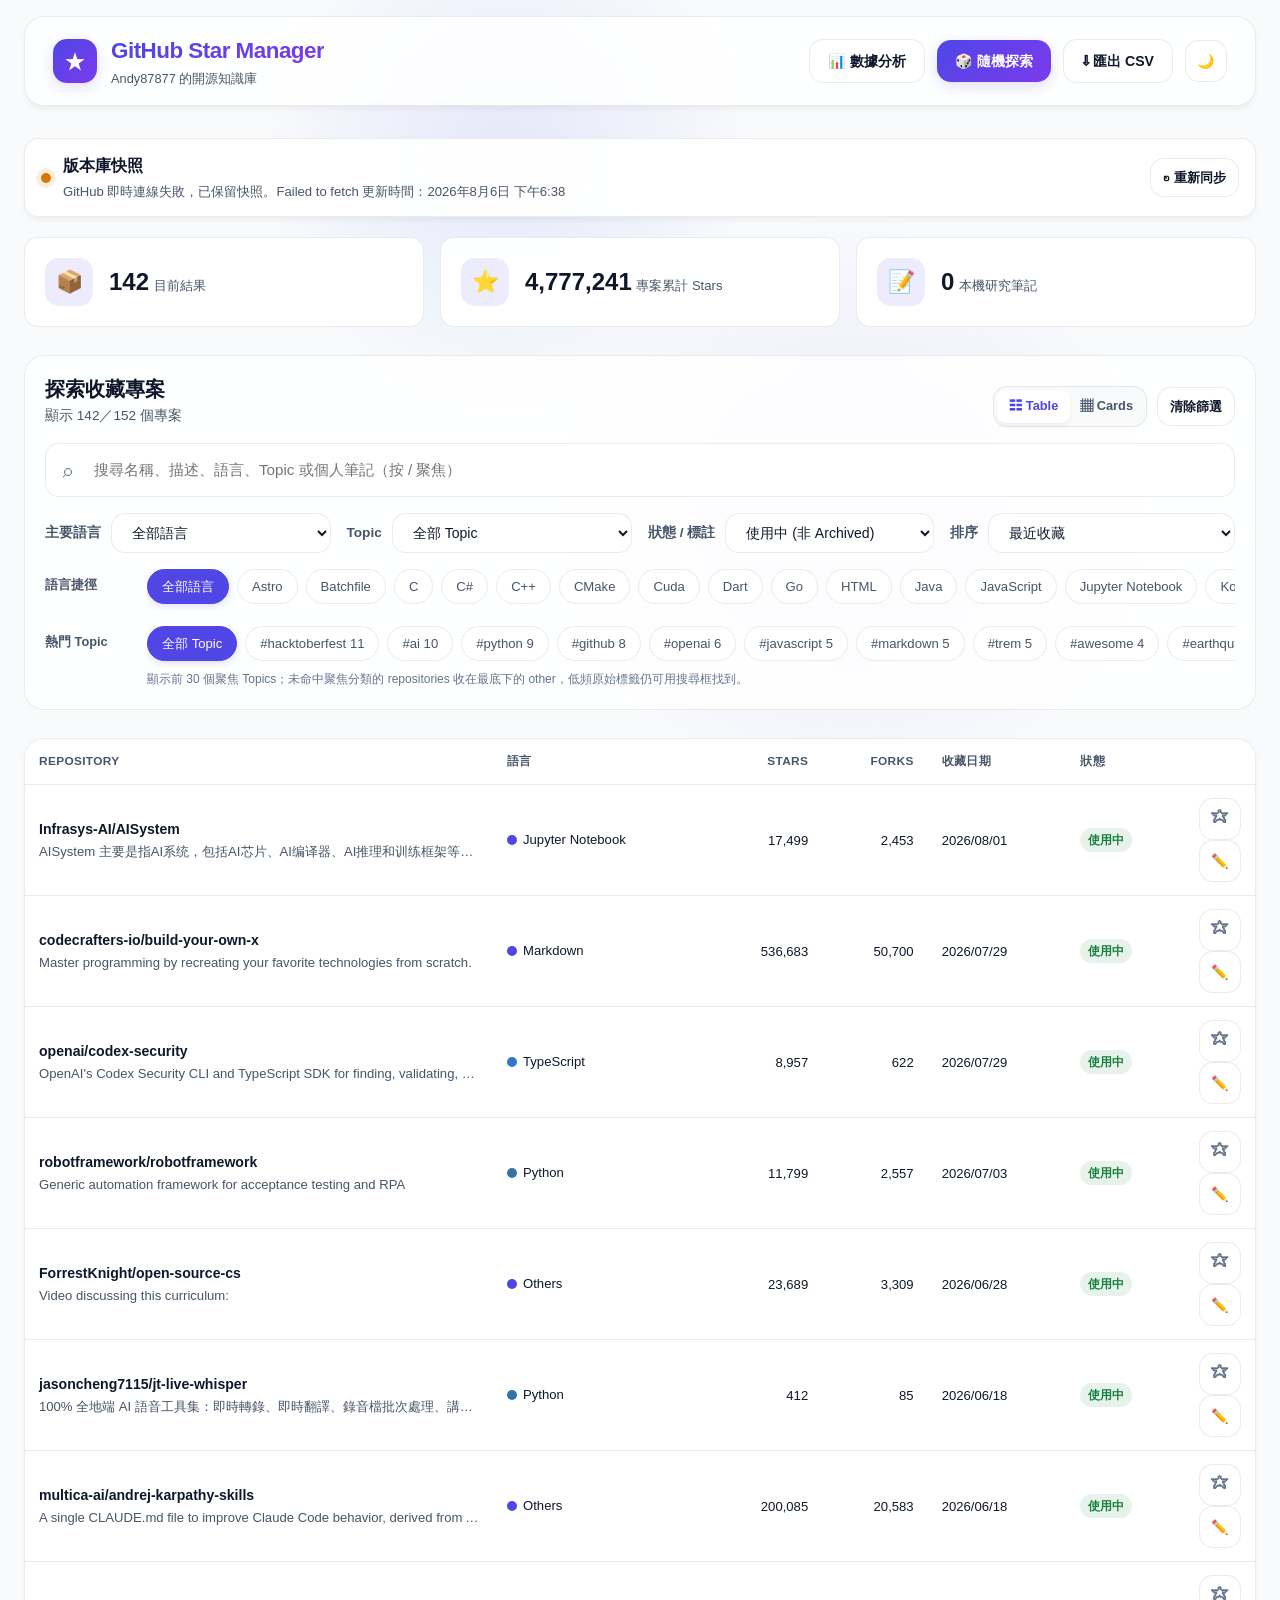
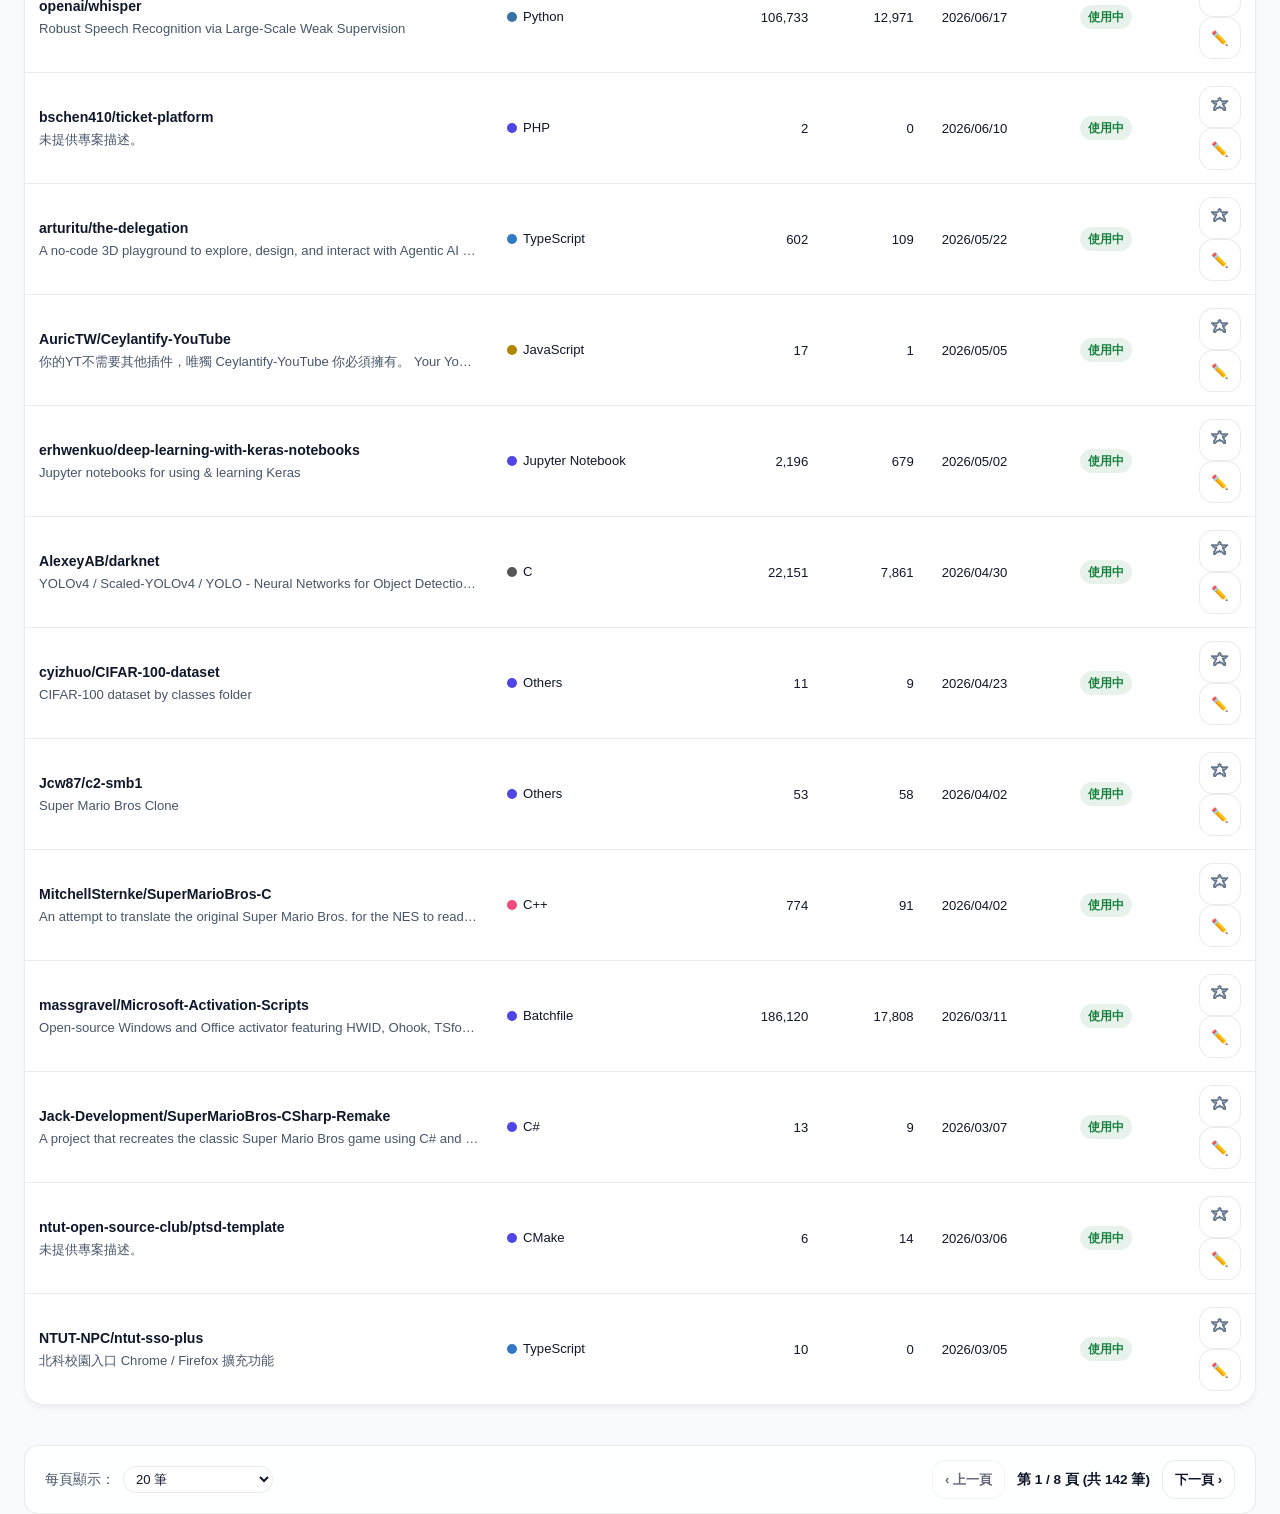
==== web/index.html @ 7c47978e "feat: implement GitHub Star ETL sync controller and add comprehensive Robot acceptance tests" ====
<!doctype html>
<html lang="zh-TW" data-theme="light">
<head>
  <meta charset="utf-8">
  <meta name="viewport" content="width=device-width, initial-scale=1">
  <meta name="color-scheme" content="light dark">
  <title>Andy87877 GitHub Star Manager</title>
  <meta name="description" content="即時搜尋與整理 Andy87877 的公開 GitHub Stars，支援語言、Topic、封存狀態、排序、研究筆記與 CSV 匯出。">
  <link rel="stylesheet" href="css/style.css">
</head>
<body>
  <a class="skip-link" href="#repositories">跳至專案清單</a>
  <div class="bg-glow-1" aria-hidden="true"></div>
  <div class="bg-glow-2" aria-hidden="true"></div>

  <div class="container">
    <header class="navbar">
      <a class="brand" href="https://github.com/Andy87877?tab=stars"
         target="_blank" rel="noopener noreferrer" aria-label="前往 Andy87877 的 GitHub Stars">
        <span class="brand-icon" aria-hidden="true">★</span>
        <span class="brand-title">
          <strong>GitHub Star Manager</strong>
          <small>Andy87877 的開源知識庫</small>
        </span>
      </a>
      <nav class="nav-actions" aria-label="收藏庫工具">
        <button id="analyticsBtn" type="button" class="btn">📊 數據分析</button>
        <button id="randomBtn" type="button" class="btn btn-primary">🎲 隨機探索</button>
        <button id="exportCsvBtn" type="button" class="btn">⇩ 匯出 CSV</button>
        <button id="themeToggleBtn" type="button" class="btn btn-icon-only"
                aria-label="切換為深色主題">🌙</button>
      </nav>
    </header>

    <section id="dataStatus" class="data-status" data-state="loading"
             aria-live="polite" aria-atomic="true">
      <span class="status-dot" aria-hidden="true"></span>
      <div>
        <strong id="dataStatusTitle">資料載入中</strong>
        <p id="dataStatusDetail">正在讀取版本庫快照…</p>
      </div>
      <button id="refreshDataBtn" type="button" class="btn btn-compact">同步中…</button>
    </section>

    <section class="stats-banner" aria-label="收藏庫統計">
      <div class="stat-card">
        <span class="stat-icon" aria-hidden="true">📦</span>
        <div class="stat-info">
          <strong id="totalReposCount" class="stat-value">0</strong>
          <span class="stat-label">目前結果</span>
        </div>
      </div>
      <div class="stat-card">
        <span class="stat-icon" aria-hidden="true">⭐</span>
        <div class="stat-info">
          <strong id="totalStarsCount" class="stat-value">0</strong>
          <span class="stat-label">專案累計 Stars</span>
        </div>
      </div>
      <div class="stat-card">
        <span class="stat-icon" aria-hidden="true">📝</span>
        <div class="stat-info">
          <strong id="totalNotesCount" class="stat-value">0</strong>
          <span class="stat-label">本機研究筆記</span>
        </div>
      </div>
    </section>

    <section class="toolbar" aria-labelledby="filterHeading">
      <div class="toolbar-heading">
        <div>
          <h1 id="filterHeading">探索收藏專案</h1>
          <p id="resultsSummary" aria-live="polite">正在整理專案…</p>
        </div>
        <div class="toolbar-actions">
          <div id="viewModeToggle" class="view-toggle" role="group"
               aria-label="專案顯示方式">
            <button id="tableViewBtn" type="button" class="view-toggle-btn active"
                    data-view-mode="table" aria-pressed="true">☷ Table</button>
            <button id="cardsViewBtn" type="button" class="view-toggle-btn"
                    data-view-mode="cards" aria-pressed="false">▦ Cards</button>
          </div>
          <button id="clearFiltersBtn" type="button" class="btn btn-compact">清除篩選</button>
        </div>
      </div>

      <label class="search-box" for="searchInput">
        <span class="search-icon" aria-hidden="true">⌕</span>
        <span class="sr-only">搜尋收藏專案</span>
        <input id="searchInput" class="search-input" type="search"
               placeholder="搜尋名稱、描述、語言、Topic 或個人筆記（按 / 聚焦）"
               autocomplete="off" spellcheck="false">
      </label>

      <div class="filter-controls">
        <label class="filter-group">
          <span class="filter-label">主要語言</span>
          <select id="languageSelect" class="select-custom">
            <option value="all">全部語言</option>
          </select>
        </label>
        <label class="filter-group">
          <span class="filter-label">Topic</span>
          <select id="topicSelect" class="select-custom">
            <option value="all">全部 Topic</option>
          </select>
        </label>
        <label class="filter-group">
          <span class="filter-label">狀態 / 標註</span>
          <select id="archiveSelect" class="select-custom">
            <option value="active">使用中 (非 Archived)</option>
            <option value="all">全部專案</option>
            <option value="favorites">⭐ 僅限最愛</option>
            <option value="notes">📝 僅有筆記</option>
            <option value="archived">僅限 Archived</option>
          </select>
        </label>
        <label class="filter-group">
          <span class="filter-label">排序</span>
          <select id="sortSelect" class="select-custom">
            <option value="starred-desc">最近收藏</option>
            <option value="updated-desc">最近更新</option>
            <option value="stars-desc">Stars 由高到低</option>
            <option value="stars-asc">Stars 由低到高</option>
            <option value="name-asc">名稱 A–Z</option>
          </select>
        </label>
      </div>

      <div class="chip-group">
        <span class="chip-label">語言捷徑</span>
        <div id="languageChips" class="chips-container" aria-label="語言快速篩選"></div>
      </div>
      <div class="chip-group">
        <span class="chip-label">熱門 Topic</span>
        <div>
          <div id="topicChips" class="chips-container" aria-label="Topic 快速篩選"></div>
          <p class="topic-policy-note">顯示前 30 個聚焦 Topics；未命中聚焦分類的 repositories 收在最底下的 other，低頻原始標籤仍可用搜尋框找到。</p>
        </div>
      </div>
    </section>

    <main id="repositories">
      <div id="repoGrid" class="repo-grid" aria-live="polite"></div>
      <section id="emptyState" class="empty-state" hidden>
        <span aria-hidden="true">⌕</span>
        <h2>找不到符合條件的專案</h2>
        <p>縮短關鍵字、改選其他分類，或按「清除篩選」重新開始。</p>
      </section>

      <div id="paginationBar" class="pagination-bar" hidden>
        <div class="pagination-size">
          <label for="pageSizeSelect">每頁顯示：</label>
          <select id="pageSizeSelect" class="select-custom select-sm">
            <option value="20">20 筆</option>
            <option value="50">50 筆</option>
            <option value="100">100 筆</option>
            <option value="all">全部 (All)</option>
          </select>
        </div>
        <div class="pagination-controls">
          <button id="prevPageBtn" type="button" class="btn btn-compact" disabled>‹ 上一頁</button>
          <span id="pageIndicator" class="page-indicator">第 1 / 1 頁</span>
          <button id="nextPageBtn" type="button" class="btn btn-compact" disabled>下一頁 ›</button>
        </div>
      </div>
    </main>
  </div>

  <div id="noteModal" class="modal-overlay" aria-hidden="true">
    <section class="modal-content" role="dialog" aria-modal="true"
             aria-labelledby="noteModalTitle" aria-describedby="noteModalDescription">
      <header class="modal-header">
        <div>
          <h2 id="noteModalTitle">編輯研究筆記</h2>
          <p id="noteModalDescription">筆記只儲存在目前的瀏覽器，不會上傳 GitHub。</p>
        </div>
        <button id="closeNoteModalBtn" type="button" class="close-btn"
                aria-label="關閉筆記視窗">×</button>
      </header>
      <p class="note-repository">專案：<strong id="noteRepoName"></strong></p>
      <label for="noteTextarea">筆記內容</label>
      <textarea id="noteTextarea" class="textarea-custom"
                placeholder="記下用途、研究心得或下一步…"></textarea>
      <footer class="modal-actions">
        <span>Ctrl／⌘ + Enter 儲存</span>
        <button id="saveNoteBtn" type="button" class="btn btn-primary">儲存筆記</button>
      </footer>
    </section>
  </div>

  <div id="analyticsModal" class="modal-overlay" aria-hidden="true">
    <section class="modal-content modal-large" role="dialog" aria-modal="true"
             aria-labelledby="analyticsModalTitle">
      <header class="modal-header">
        <div>
          <h2 id="analyticsModalTitle">📊 Star 知識庫數據分析</h2>
          <p>實時計算語言分佈、Topic 覆蓋與收藏統計</p>
        </div>
        <button id="closeAnalyticsModalBtn" type="button" class="close-btn"
                aria-label="關閉數據分析視窗">×</button>
      </header>
      <div id="analyticsModalBody" class="analytics-body"></div>
    </section>
  </div>

  <div id="toastContainer" class="toast-container"
       aria-live="polite" aria-atomic="false"></div>
  <script type="module" src="js/app.js"></script>
</body>
</html>
---- web/css/style.css ----
/* ==========================================================================
   GitHub Star Manager - Modern Glassmorphism Design System
   Default: Light Theme (亮色模式) & Traditional Chinese UI
   ========================================================================== */

:root {
  /* Default Color Palette - Light Theme (亮色模式預設) */
  --bg-primary: #f8fafc;
  --bg-secondary: #ffffff;
  --bg-glass: rgba(255, 255, 255, 0.85);
  --bg-glass-card: rgba(255, 255, 255, 0.95);
  --bg-glass-hover: rgba(241, 245, 249, 1);

  --accent-primary: #4f46e5;
  --accent-primary-gradient: linear-gradient(135deg, #4f46e5 0%, #7c3aed 100%);
  --accent-secondary: #0891b2;
  --accent-glow: rgba(79, 70, 229, 0.18);

  --border-color: rgba(0, 0, 0, 0.08);
  --border-hover: rgba(79, 70, 229, 0.35);

  --text-primary: #0f172a;
  --text-secondary: #475569;
  --text-muted: #64748b;

  --badge-bg: rgba(79, 70, 229, 0.1);
  --badge-text: #4f46e5;

  --shadow-sm: 0 4px 6px -1px rgba(0, 0, 0, 0.05);
  --shadow-lg: 0 10px 25px -5px rgba(0, 0, 0, 0.08), 0 8px 10px -6px rgba(0, 0, 0, 0.04);

  --radius-sm: 8px;
  --radius-md: 14px;
  --radius-lg: 20px;
  --radius-pill: 9999px;

  --transition-fast: 0.2s cubic-bezier(0.4, 0, 0.2, 1);
  --transition-normal: 0.3s cubic-bezier(0.4, 0, 0.2, 1);
}

/* Dark Theme Overrides */
[data-theme="dark"] {
  --bg-primary: #0a0d14;
  --bg-secondary: #121824;
  --bg-glass: rgba(18, 24, 36, 0.75);
  --bg-glass-card: rgba(22, 30, 46, 0.65);
  --bg-glass-hover: rgba(30, 41, 64, 0.85);

  --accent-primary: #6366f1;
  --accent-primary-gradient: linear-gradient(135deg, #6366f1 0%, #8b5cf6 100%);
  --accent-secondary: #06b6d4;
  --accent-glow: rgba(99, 102, 241, 0.25);

  --border-color: rgba(255, 255, 255, 0.1);
  --border-hover: rgba(99, 102, 241, 0.4);

  --text-primary: #f8fafc;
  --text-secondary: #94a3b8;
  --text-muted: #64748b;

  --badge-bg: rgba(99, 102, 241, 0.15);
  --badge-text: #818cf8;

  --shadow-sm: 0 4px 6px -1px rgba(0, 0, 0, 0.2);
  --shadow-lg: 0 10px 25px -5px rgba(0, 0, 0, 0.4), 0 8px 10px -6px rgba(0, 0, 0, 0.4);
}

/* Reset & Base Styles */
* {
  box-sizing: border-box;
  margin: 0;
  padding: 0;
}

body {
  font-family: Inter, ui-sans-serif, -apple-system, BlinkMacSystemFont, "Segoe UI", "Noto Sans TC", sans-serif;
  background-color: var(--bg-primary);
  color: var(--text-primary);
  min-height: 100vh;
  line-height: 1.6;
  overflow-x: hidden;
  transition: background-color var(--transition-normal), color var(--transition-normal);
}

button,
input,
select,
textarea {
  font: inherit;
}

button:disabled {
  cursor: wait;
  opacity: 0.65;
}

:focus-visible {
  outline: 3px solid var(--accent-primary);
  outline-offset: 3px;
}

.skip-link {
  position: fixed;
  top: 8px;
  left: 8px;
  z-index: 3000;
  padding: 10px 14px;
  border-radius: var(--radius-sm);
  background: var(--accent-primary);
  color: #fff;
  transform: translateY(-150%);
}

.skip-link:focus {
  transform: translateY(0);
}

.sr-only {
  position: absolute;
  width: 1px;
  height: 1px;
  padding: 0;
  margin: -1px;
  overflow: hidden;
  clip: rect(0, 0, 0, 0);
  white-space: nowrap;
  border: 0;
}

/* App Background Blur Circles */
.bg-glow-1 {
  position: fixed;
  top: -10%;
  left: 20%;
  width: 500px;
  height: 500px;
  background: radial-gradient(circle, rgba(99, 102, 241, 0.12) 0%, rgba(0,0,0,0) 70%);
  border-radius: 50%;
  z-index: -1;
  pointer-events: none;
}

.bg-glow-2 {
  position: fixed;
  bottom: 10%;
  right: 10%;
  width: 600px;
  height: 600px;
  background: radial-gradient(circle, rgba(139, 92, 246, 0.10) 0%, rgba(0,0,0,0) 70%);
  border-radius: 50%;
  z-index: -1;
  pointer-events: none;
}

/* Container */
.container {
  max-width: 1320px;
  margin: 0 auto;
  padding: 0 24px;
}

/* Header & Glass Navbar */
.navbar {
  position: sticky;
  top: 16px;
  z-index: 100;
  margin-top: 16px;
  margin-bottom: 32px;
  background: var(--bg-glass);
  backdrop-filter: blur(16px);
  -webkit-backdrop-filter: blur(16px);
  border: 1px solid var(--border-color);
  border-radius: var(--radius-lg);
  padding: 16px 28px;
  box-shadow: var(--shadow-sm);
  display: flex;
  justify-content: space-between;
  align-items: center;
}

.brand {
  display: flex;
  align-items: center;
  gap: 14px;
  color: inherit;
  text-decoration: none;
}

.brand-icon {
  width: 44px;
  height: 44px;
  background: var(--accent-primary-gradient);
  border-radius: var(--radius-md);
  display: flex;
  align-items: center;
  justify-content: center;
  color: #fff;
  font-size: 22px;
  box-shadow: 0 4px 14px var(--accent-glow);
}

.brand-title {
  display: flex;
  flex-direction: column;
}

.brand-title strong {
  font-size: 1.4rem;
  font-weight: 700;
  letter-spacing: -0.5px;
  background: var(--accent-primary-gradient);
  -webkit-background-clip: text;
  -webkit-text-fill-color: transparent;
}

.brand-title small {
  font-size: 0.8rem;
  color: var(--text-secondary);
}

.nav-actions {
  display: flex;
  align-items: center;
  gap: 12px;
}

/* Action Buttons */
.btn {
  padding: 10px 18px;
  border-radius: var(--radius-md);
  font-family: inherit;
  font-weight: 600;
  font-size: 0.88rem;
  cursor: pointer;
  border: 1px solid var(--border-color);
  background: var(--bg-glass-card);
  color: var(--text-primary);
  display: inline-flex;
  align-items: center;
  gap: 8px;
  transition: all var(--transition-fast);
}

.btn:hover {
  background: var(--bg-glass-hover);
  border-color: var(--border-hover);
  transform: translateY(-2px);
}

.btn-primary {
  background: var(--accent-primary-gradient);
  color: #ffffff;
  border: none;
  box-shadow: 0 4px 14px var(--accent-glow);
}

.btn-primary:hover {
  opacity: 0.95;
  box-shadow: 0 6px 20px var(--accent-glow);
  transform: translateY(-2px);
}

.btn-compact {
  padding: 8px 12px;
  font-size: 0.82rem;
}

.btn-icon-only {
  width: 42px;
  height: 42px;
  padding: 0;
  justify-content: center;
  border-radius: var(--radius-md);
}

/* Stats Counter Grid */
.stats-banner {
  display: grid;
  grid-template-columns: repeat(auto-fit, minmax(200px, 1fr));
  gap: 16px;
  margin-bottom: 28px;
}

.data-status {
  display: grid;
  grid-template-columns: auto 1fr auto;
  gap: 12px;
  align-items: center;
  margin-bottom: 20px;
  padding: 14px 16px;
  border: 1px solid var(--border-color);
  border-radius: var(--radius-md);
  background: var(--bg-glass-card);
  box-shadow: var(--shadow-sm);
}

.data-status p {
  margin-top: 2px;
  color: var(--text-secondary);
  font-size: 0.82rem;
}

.status-dot {
  width: 10px;
  height: 10px;
  border-radius: 50%;
  background: #d97706;
  box-shadow: 0 0 0 5px rgba(217, 119, 6, 0.12);
}

.data-status[data-state="live"] .status-dot {
  background: #15803d;
  box-shadow: 0 0 0 5px rgba(21, 128, 61, 0.12);
}

.data-status[data-state="error"] .status-dot {
  background: #b91c1c;
  box-shadow: 0 0 0 5px rgba(185, 28, 28, 0.12);
}

.stat-card {
  background: var(--bg-glass-card);
  backdrop-filter: blur(12px);
  border: 1px solid var(--border-color);
  border-radius: var(--radius-md);
  padding: 20px;
  display: flex;
  align-items: center;
  gap: 16px;
  transition: transform var(--transition-fast);
}

.stat-card:hover {
  transform: translateY(-3px);
  border-color: var(--border-hover);
}

.stat-icon {
  width: 48px;
  height: 48px;
  border-radius: var(--radius-md);
  background: rgba(79, 70, 229, 0.1);
  color: var(--accent-primary);
  display: flex;
  align-items: center;
  justify-content: center;
  font-size: 22px;
}

.stat-info .stat-value {
  font-family: 'Outfit', sans-serif;
  font-size: 1.5rem;
  font-weight: 700;
  color: var(--text-primary);
}

.stat-info .stat-label {
  font-size: 0.82rem;
  color: var(--text-secondary);
}

/* Search & Filter Toolbar */
.toolbar {
  background: var(--bg-glass);
  backdrop-filter: blur(16px);
  border: 1px solid var(--border-color);
  border-radius: var(--radius-lg);
  padding: 20px;
  margin-bottom: 28px;
  display: flex;
  flex-direction: column;
  gap: 16px;
}

.toolbar-heading {
  display: flex;
  justify-content: space-between;
  align-items: flex-end;
  gap: 16px;
}

.toolbar-heading h1 {
  font-size: 1.25rem;
  line-height: 1.3;
}

.toolbar-heading p {
  color: var(--text-secondary);
  font-size: 0.85rem;
  margin-top: 3px;
}

.toolbar-actions {
  display: flex;
  align-items: center;
  gap: 10px;
}

.view-toggle {
  display: inline-grid;
  grid-template-columns: 1fr 1fr;
  padding: 3px;
  border: 1px solid var(--border-color);
  border-radius: var(--radius-md);
  background: var(--bg-primary);
}

.view-toggle-btn {
  padding: 6px 10px;
  border: 0;
  border-radius: 9px;
  background: transparent;
  color: var(--text-secondary);
  cursor: pointer;
  font-size: 0.8rem;
  font-weight: 700;
}

.view-toggle-btn.active {
  background: var(--bg-secondary);
  color: var(--accent-primary);
  box-shadow: var(--shadow-sm);
}

.search-box {
  position: relative;
  width: 100%;
}

.search-icon {
  position: absolute;
  left: 18px;
  top: 50%;
  transform: translateY(-50%);
  color: var(--text-muted);
  font-size: 18px;
}

.search-input {
  width: 100%;
  padding: 14px 18px 14px 48px;
  background: var(--bg-glass-card);
  border: 1px solid var(--border-color);
  border-radius: var(--radius-md);
  color: var(--text-primary);
  font-family: inherit;
  font-size: 0.95rem;
  outline: none;
  transition: all var(--transition-fast);
}

.search-input:focus {
  border-color: var(--accent-primary);
  box-shadow: 0 0 0 3px var(--accent-glow);
}

.filter-controls {
  display: flex;
  flex-wrap: wrap;
  gap: 16px;
  align-items: center;
  justify-content: space-between;
}

.filter-group {
  display: flex;
  align-items: center;
  gap: 10px;
  flex-wrap: wrap;
  flex: 1 1 180px;
}

.filter-label {
  font-size: 0.85rem;
  font-weight: 600;
  color: var(--text-secondary);
}

.select-custom {
  padding: 10px 16px;
  background: var(--bg-glass-card);
  border: 1px solid var(--border-color);
  border-radius: var(--radius-md);
  color: var(--text-primary);
  font-family: inherit;
  font-size: 0.88rem;
  outline: none;
  cursor: pointer;
  min-width: 150px;
  flex: 1;
}

.select-custom:focus {
  border-color: var(--accent-primary);
}

/* Category & Topic Chips */
.chips-container {
  display: flex;
  gap: 8px;
  overflow-x: auto;
  padding-bottom: 6px;
  scrollbar-width: thin;
}

.chip-group {
  display: grid;
  grid-template-columns: 90px minmax(0, 1fr);
  align-items: start;
  gap: 12px;
  min-width: 0;
}

.chip-group > * {
  min-width: 0;
}

.chip-label {
  padding-top: 6px;
  color: var(--text-secondary);
  font-size: 0.8rem;
  font-weight: 700;
}

.topic-policy-note {
  margin-top: 3px;
  color: var(--text-muted);
  font-size: 0.75rem;
}

.chip {
  padding: 6px 14px;
  border-radius: var(--radius-pill);
  background: var(--bg-glass-card);
  border: 1px solid var(--border-color);
  font-size: 0.82rem;
  color: var(--text-secondary);
  cursor: pointer;
  white-space: nowrap;
  transition: all var(--transition-fast);
}

.chip:hover, .chip.active {
  background: var(--accent-primary);
  color: #ffffff;
  border-color: var(--accent-primary);
  box-shadow: 0 2px 8px var(--accent-glow);
}

/* Repo Cards Grid */
.repo-grid {
  display: grid;
  grid-template-columns: repeat(auto-fill, minmax(360px, 1fr));
  gap: 22px;
  margin-bottom: 40px;
}

.repo-card {
  background: var(--bg-glass-card);
  backdrop-filter: blur(12px);
  border: 1px solid var(--border-color);
  border-radius: var(--radius-lg);
  padding: 24px;
  display: flex;
  flex-direction: column;
  justify-content: space-between;
  position: relative;
  overflow: hidden;
  transition: all var(--transition-normal);
}

.repo-card:hover {
  transform: translateY(-5px);
  border-color: var(--border-hover);
  box-shadow: var(--shadow-lg);
}

.repo-header {
  display: flex;
  justify-content: space-between;
  align-items: flex-start;
  margin-bottom: 12px;
}

.repo-title {
  font-size: 1.15rem;
  font-weight: 600;
  word-break: break-word;
}

.repo-card.is-archived {
  opacity: 0.82;
}

/* Table view */
.table-shell {
  width: 100%;
  margin-bottom: 40px;
  overflow-x: auto;
  border: 1px solid var(--border-color);
  border-radius: var(--radius-lg);
  background: var(--bg-glass-card);
  box-shadow: var(--shadow-sm);
}

.repo-table {
  width: 100%;
  min-width: 930px;
  border-collapse: separate;
  border-spacing: 0;
  font-size: 0.82rem;
}

.repo-table th,
.repo-table td {
  padding: 13px 14px;
  border-bottom: 1px solid var(--border-color);
  text-align: left;
  vertical-align: middle;
}

.repo-table thead th {
  position: sticky;
  top: 0;
  z-index: 2;
  background: var(--bg-secondary);
  color: var(--text-secondary);
  font-size: 0.74rem;
  letter-spacing: 0.03em;
  text-transform: uppercase;
}

.repo-table tbody tr:last-child > * {
  border-bottom: 0;
}

.repo-table tbody tr:hover > * {
  background: var(--bg-glass-hover);
}

.repo-table tbody tr.is-archived {
  opacity: 0.72;
}

.repo-cell {
  width: 38%;
  min-width: 280px;
  font-weight: 400;
}

.repo-cell > a {
  display: block;
  color: var(--text-primary);
  font-size: 0.88rem;
  font-weight: 700;
  text-decoration: none;
}

.repo-cell > a:hover {
  color: var(--accent-primary);
  text-decoration: underline;
}

.repo-cell > span,
.repo-cell > small {
  display: block;
  max-width: 440px;
  overflow: hidden;
  color: var(--text-secondary);
  text-overflow: ellipsis;
  white-space: nowrap;
}

.repo-cell > small {
  margin-top: 3px;
  color: var(--accent-primary);
}

.language-cell {
  display: inline-flex;
  align-items: center;
  gap: 6px;
  white-space: nowrap;
}

.numeric-cell {
  text-align: right !important;
  font-variant-numeric: tabular-nums;
}

.status-badge {
  display: inline-flex;
  padding: 3px 8px;
  border-radius: var(--radius-pill);
  background: rgba(21, 128, 61, 0.1);
  color: #15803d;
  font-size: 0.72rem;
  font-weight: 700;
  white-space: nowrap;
}

.status-badge.archived {
  background: rgba(100, 116, 139, 0.12);
  color: var(--text-secondary);
}

.action-cell {
  width: 58px;
  text-align: center !important;
}

.archive-badge {
  display: inline-block;
  margin: -4px 0 10px;
  padding: 2px 8px;
  border: 1px solid var(--border-color);
  border-radius: var(--radius-pill);
  color: var(--text-secondary);
  font-size: 0.72rem;
}

.repo-title a {
  color: var(--text-primary);
  text-decoration: none;
  transition: color var(--transition-fast);
}

.repo-title a:hover {
  color: var(--accent-primary);
}

.repo-description {
  font-size: 0.88rem;
  color: var(--text-secondary);
  margin-bottom: 16px;
  display: -webkit-box;
  -webkit-line-clamp: 3;
  -webkit-box-orient: vertical;
  overflow: hidden;
  min-height: 4.2em;
}

.repo-tags {
  display: flex;
  flex-wrap: wrap;
  gap: 6px;
  margin-bottom: 18px;
}

.topic-tag {
  padding: 4px 10px;
  border-radius: var(--radius-sm);
  background: rgba(79, 70, 229, 0.08);
  font-size: 0.75rem;
  color: var(--accent-primary);
  font-family: ui-monospace, "Cascadia Code", Consolas, monospace;
}

.repo-note-box {
  background: rgba(79, 70, 229, 0.08);
  border-left: 3px solid var(--accent-primary);
  padding: 8px 12px;
  border-radius: 4px;
  font-size: 0.8rem;
  color: var(--text-primary);
  margin-bottom: 16px;
  display: flex;
  justify-content: space-between;
  align-items: center;
}

.repo-footer {
  display: flex;
  align-items: center;
  justify-content: space-between;
  padding-top: 14px;
  border-top: 1px solid var(--border-color);
  font-size: 0.82rem;
  color: var(--text-muted);
}

.meta-stats {
  display: flex;
  align-items: center;
  gap: 14px;
}

.meta-item {
  display: flex;
  align-items: center;
  gap: 4px;
}

.lang-indicator {
  display: inline-block;
  width: 10px;
  height: 10px;
  border-radius: 50%;
  background: var(--language-color, var(--accent-primary));
}

.empty-state {
  margin: 20px 0 60px;
  padding: 56px 20px;
  border: 1px dashed var(--border-color);
  border-radius: var(--radius-lg);
  text-align: center;
  color: var(--text-secondary);
}

.empty-state[hidden] {
  display: none;
}

.empty-state > span {
  display: block;
  font-size: 3rem;
  line-height: 1;
  margin-bottom: 12px;
}

.empty-state h2 {
  color: var(--text-primary);
  font-size: 1.25rem;
  margin-bottom: 6px;
}

/* Modals */
.modal-overlay {
  position: fixed;
  top: 0;
  left: 0;
  width: 100vw;
  height: 100vh;
  background: rgba(0, 0, 0, 0.5);
  backdrop-filter: blur(8px);
  z-index: 1000;
  display: flex;
  align-items: center;
  justify-content: center;
  opacity: 0;
  pointer-events: none;
  transition: opacity var(--transition-normal);
}

.modal-overlay.active {
  opacity: 1;
  pointer-events: auto;
}

.modal-content {
  background: var(--bg-secondary);
  border: 1px solid var(--border-color);
  border-radius: var(--radius-lg);
  width: 90%;
  max-width: 520px;
  padding: 28px;
  box-shadow: var(--shadow-lg);
  transform: translateY(20px);
  transition: transform var(--transition-normal);
}

.modal-overlay.active .modal-content {
  transform: translateY(0);
}

.modal-header {
  display: flex;
  justify-content: space-between;
  align-items: center;
  margin-bottom: 18px;
}

.modal-header h3 {
  font-family: 'Outfit', sans-serif;
  font-size: 1.25rem;
}

.modal-header h2 {
  font-size: 1.25rem;
}

.modal-header p,
.note-repository,
.modal-actions {
  color: var(--text-secondary);
  font-size: 0.82rem;
}

.close-btn {
  background: none;
  border: none;
  color: var(--text-muted);
  font-size: 20px;
  cursor: pointer;
}

.textarea-custom {
  width: 100%;
  min-height: 120px;
  padding: 12px;
  background: var(--bg-primary);
  border: 1px solid var(--border-color);
  border-radius: var(--radius-md);
  color: var(--text-primary);
  font-family: inherit;
  font-size: 0.9rem;
  outline: none;
  resize: vertical;
  margin-bottom: 18px;
}

.textarea-custom:focus {
  border-color: var(--accent-primary);
  box-shadow: 0 0 0 3px var(--accent-glow);
}

.modal-actions {
  display: flex;
  justify-content: space-between;
  align-items: center;
  gap: 12px;
}

.modal-open {
  overflow: hidden;
}

/* Toast Alerts */
.toast-container {
  position: fixed;
  bottom: 24px;
  right: 24px;
  z-index: 2000;
  display: flex;
  flex-direction: column;
  gap: 10px;
}

.toast {
  background: var(--bg-glass-card);
  backdrop-filter: blur(16px);
  border: 1px solid var(--accent-primary);
  padding: 12px 20px;
  border-radius: var(--radius-md);
  box-shadow: var(--shadow-lg);
  color: var(--text-primary);
  font-size: 0.88rem;
  display: flex;
  align-items: center;
  gap: 10px;
  animation: slideIn 0.3s forwards, fadeOut 0.3s 2.7s forwards;
}

@keyframes slideIn {
  from { transform: translateX(100%); opacity: 0; }
  to { transform: translateX(0); opacity: 1; }
}

@keyframes fadeOut {
  from { opacity: 1; }
  to { opacity: 0; }
}

/* Responsive adjustments */
@media (max-width: 768px) {
  .container { padding: 0 14px; }
  .navbar {
    position: static;
    flex-direction: column;
    gap: 14px;
    align-items: stretch;
    padding: 15px;
  }
  .nav-actions {
    width: 100%;
    display: grid;
    grid-template-columns: 1fr 1fr auto;
  }
  .nav-actions .btn { justify-content: center; padding-inline: 10px; }
  .data-status { grid-template-columns: auto 1fr; }
  .data-status .btn { grid-column: 1 / -1; justify-content: center; }
  .stats-banner { grid-template-columns: 1fr; gap: 10px; }
  .stat-card { padding: 14px; }
  .filter-controls { display: grid; grid-template-columns: 1fr 1fr; }
  .toolbar-heading {
    align-items: stretch;
    flex-direction: column;
  }
  .toolbar-actions {
    justify-content: space-between;
  }
  .filter-group { display: block; }
  .filter-label { display: block; margin-bottom: 5px; }
  .select-custom { width: 100%; min-width: 0; }
  .chip-group { grid-template-columns: minmax(0, 1fr); gap: 4px; }
  .repo-grid { grid-template-columns: 1fr; gap: 14px; }
  .repo-card { padding: 18px; }
  .table-shell {
    border-radius: var(--radius-md);
  }
  .modal-content { width: calc(100% - 24px); padding: 20px; }
  .modal-actions { align-items: flex-end; }
  .toast-container { left: 14px; right: 14px; bottom: 14px; }
}

@media (max-width: 480px) {
  .brand-title strong { font-size: 1.15rem; }
  .brand-title small { font-size: 0.72rem; }
  .toolbar-heading { align-items: flex-start; }
  .filter-controls { grid-template-columns: 1fr; }
  .repo-footer { align-items: flex-start; gap: 10px; }
  .meta-stats { flex-direction: column; align-items: flex-end; gap: 2px; }
}

@media (prefers-reduced-motion: reduce) {
  *,
  *::before,
  *::after {
    scroll-behavior: auto !important;
    animation-duration: 0.01ms !important;
    animation-iteration-count: 1 !important;
    transition-duration: 0.01ms !important;
  }
}

/* Repo Actions & Favorites */
.repo-actions {
  display: flex;
  align-items: center;
  gap: 4px;
}

.toggle-fav-btn {
  font-size: 1.1rem;
  line-height: 1;
  color: var(--text-muted);
  transition: transform var(--transition-fast), color var(--transition-fast);
}

.toggle-fav-btn:hover {
  transform: scale(1.15);
  color: #f59e0b;
}

.toggle-fav-btn.active {
  color: #f59e0b;
  text-shadow: 0 0 6px rgba(245, 158, 11, 0.4);
}

.repo-card.is-favorite {
  border-color: rgba(245, 158, 11, 0.4);
  box-shadow: 0 4px 12px rgba(245, 158, 11, 0.08);
}

tr.is-favorite {
  background-color: rgba(245, 158, 11, 0.04);
}

/* Pagination Bar */
.pagination-bar {
  display: flex;
  justify-content: space-between;
  align-items: center;
  flex-wrap: wrap;
  gap: 16px;
  margin-top: 24px;
  padding: 14px 20px;
  background: var(--bg-glass);
  backdrop-filter: blur(12px);
  border: 1px solid var(--border-color);
  border-radius: var(--radius-md);
}

.pagination-size {
  display: flex;
  align-items: center;
  gap: 8px;
  font-size: 0.85rem;
  color: var(--text-secondary);
}

.pagination-controls {
  display: flex;
  align-items: center;
  gap: 12px;
}

.page-indicator {
  font-size: 0.85rem;
  font-weight: 600;
  color: var(--text-primary);
}

.select-sm {
  padding: 4px 8px;
  font-size: 0.82rem;
}

/* Analytics Modal Styles */
.modal-large {
  max-width: 800px;
  width: 92%;
  max-height: 88vh;
  overflow-y: auto;
}

.analytics-body {
  display: flex;
  flex-direction: column;
  gap: 24px;
  margin-top: 16px;
}

.analytics-summary-grid {
  display: grid;
  grid-template-columns: repeat(auto-fit, minmax(170px, 1fr));
  gap: 12px;
}

.analytics-card {
  display: flex;
  align-items: center;
  gap: 12px;
  padding: 14px 16px;
  background: var(--bg-glass-card);
  border: 1px solid var(--border-color);
  border-radius: var(--radius-md);
}

.analytics-card .stat-icon {
  font-size: 1.6rem;
}

.analytics-card .stat-info strong {
  display: block;
  font-size: 1.2rem;
  color: var(--text-primary);
}

.analytics-card .stat-info span {
  font-size: 0.78rem;
  color: var(--text-secondary);
}

.analytics-section h3 {
  font-size: 1.05rem;
  margin-bottom: 12px;
  color: var(--text-primary);
  border-bottom: 1px solid var(--border-color);
  padding-bottom: 6px;
}

.analytics-bars-container {
  display: flex;
  flex-direction: column;
  gap: 10px;
}

.analytics-row {
  display: flex;
  flex-direction: column;
  gap: 4px;
}

.analytics-row-label {
  display: flex;
  align-items: center;
  gap: 8px;
  font-size: 0.85rem;
}

.analytics-bar-track {
  width: 100%;
  height: 8px;
  background: var(--bg-primary);
  border-radius: 4px;
  overflow: hidden;
  border: 1px solid var(--border-color);
}

.analytics-bar-fill {
  height: 100%;
  border-radius: 4px;
  transition: width 0.4s ease;
}

.analytics-years-grid {
  display: flex;
  flex-wrap: wrap;
  gap: 10px;
}

.analytics-stat-pill {
  display: flex;
  flex-direction: column;
  align-items: center;
  padding: 8px 14px;
  background: var(--bg-glass-card);
  border: 1px solid var(--border-color);
  border-radius: var(--radius-md);
  min-width: 80px;
}

.pill-year {
  font-size: 0.75rem;
  color: var(--text-secondary);
}

.pill-count {
  font-size: 0.95rem;
  color: var(--accent-primary);
  font-weight: 700;
}
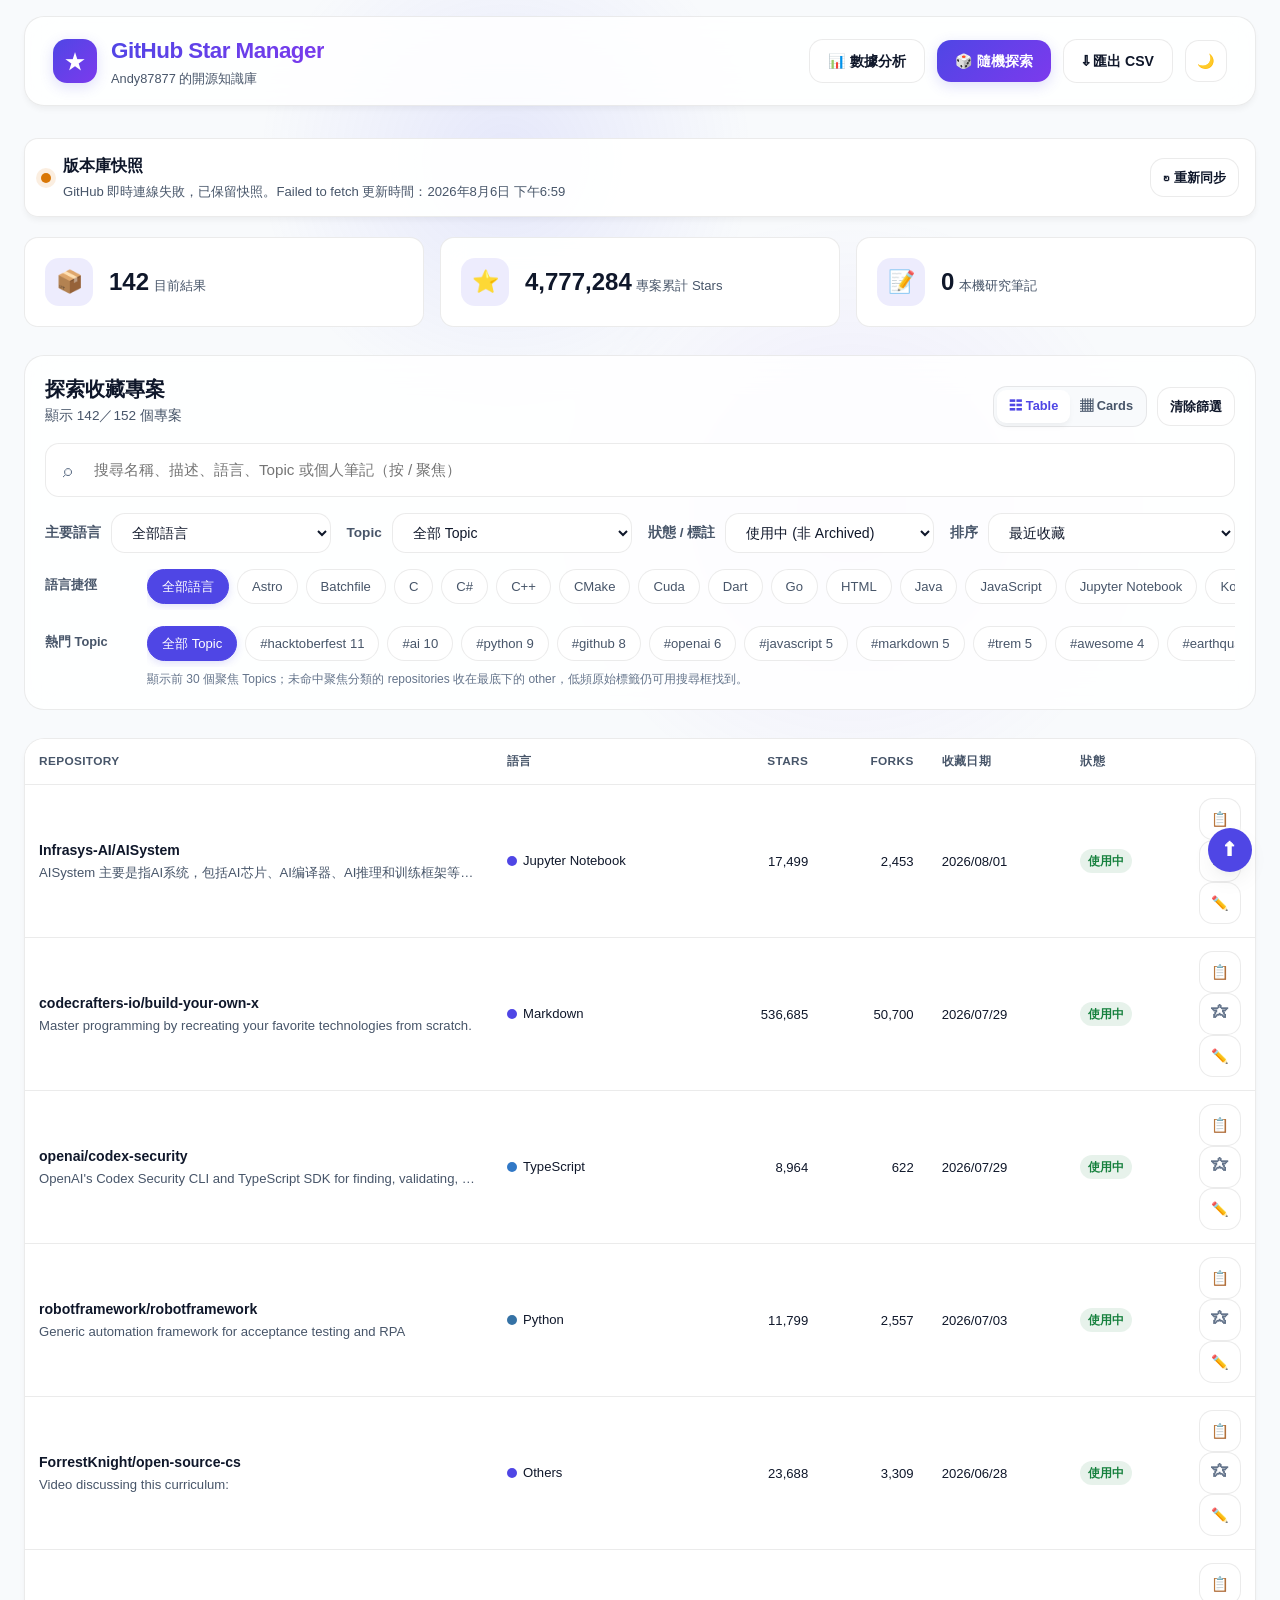
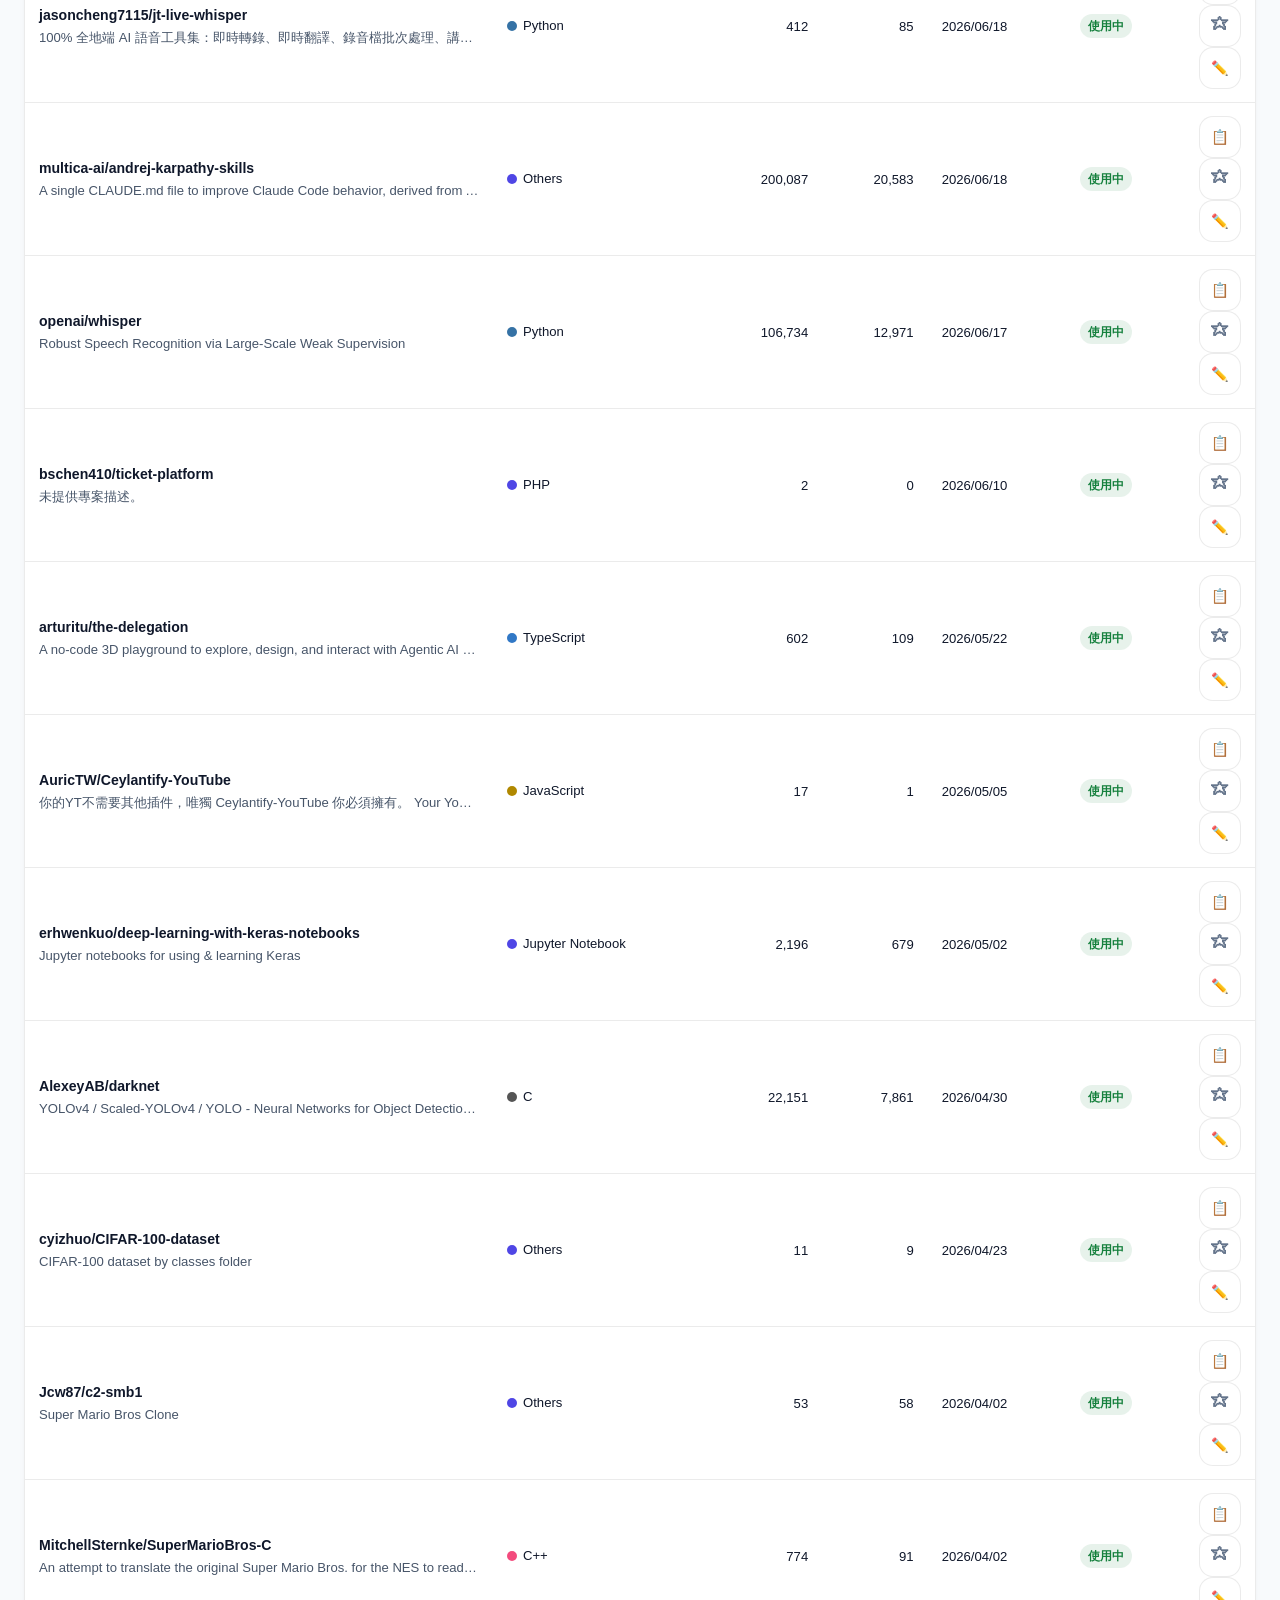
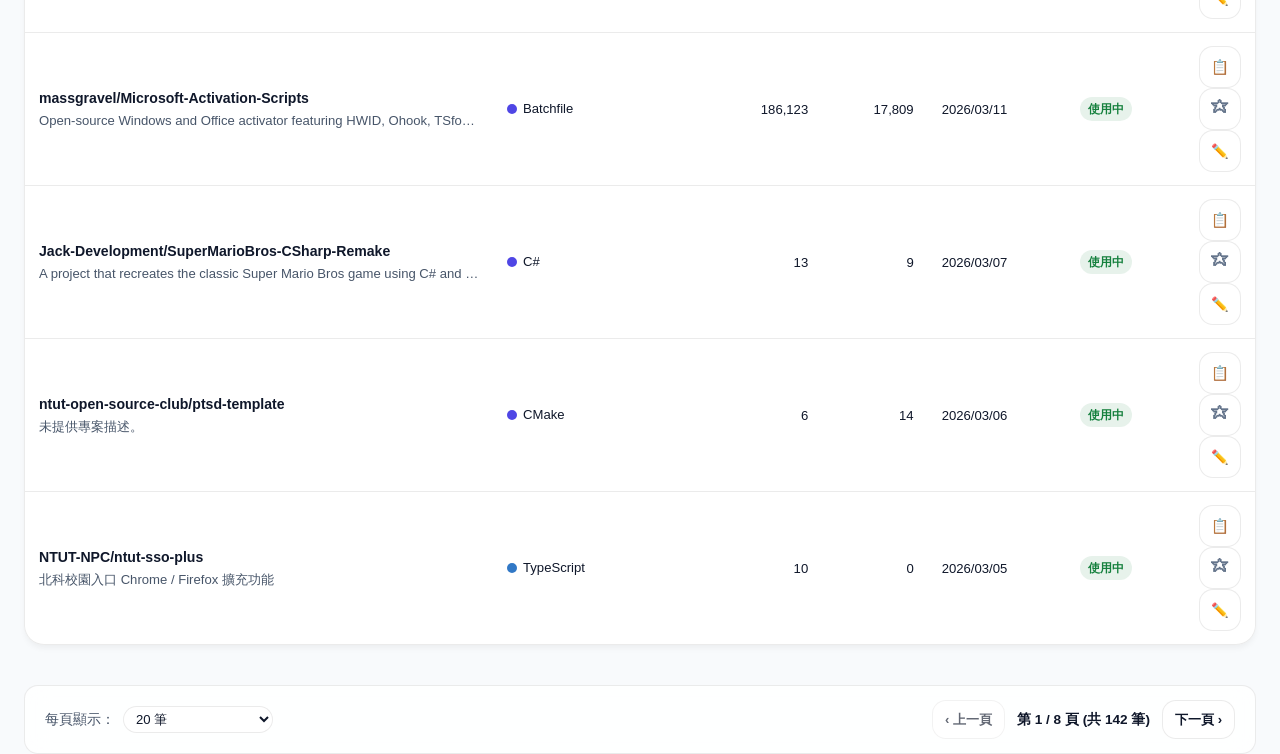
==== commit 85af25cb: "feat: implement frontend modular architecture with view modes, pagination, and data contract testing" ====
--- a/web/index.html
+++ b/web/index.html
@@ -206,6 +206,10 @@
 
   <div id="toastContainer" class="toast-container"
        aria-live="polite" aria-atomic="false"></div>
+
+  <button id="backToTopBtn" type="button" class="back-to-top-btn"
+          aria-label="回到頁面頂部" title="回到頂部" hidden>⬆</button>
+
   <script type="module" src="js/app.js"></script>
 </body>
 </html>
--- a/web/css/style.css
+++ b/web/css/style.css
@@ -1213,3 +1213,42 @@
   font-weight: 700;
 }
 
+/* Floating Back To Top Button */
+.back-to-top-btn {
+  position: fixed;
+  bottom: 28px;
+  right: 28px;
+  z-index: 1500;
+  width: 44px;
+  height: 44px;
+  border-radius: 50%;
+  background: var(--accent-primary);
+  color: #ffffff;
+  border: 0;
+  box-shadow: var(--shadow-lg);
+  font-size: 1.2rem;
+  font-weight: bold;
+  cursor: pointer;
+  display: flex;
+  align-items: center;
+  justify-content: center;
+  transition: transform var(--transition-fast), background-color var(--transition-fast);
+}
+
+.back-to-top-btn:hover {
+  transform: translateY(-4px) scale(1.08);
+  background: var(--accent-hover);
+}
+
+.copy-url-btn {
+  font-size: 0.9rem;
+  color: var(--text-secondary);
+  transition: transform var(--transition-fast), color var(--transition-fast);
+}
+
+.copy-url-btn:hover {
+  transform: scale(1.15);
+  color: var(--accent-primary);
+}
+
+
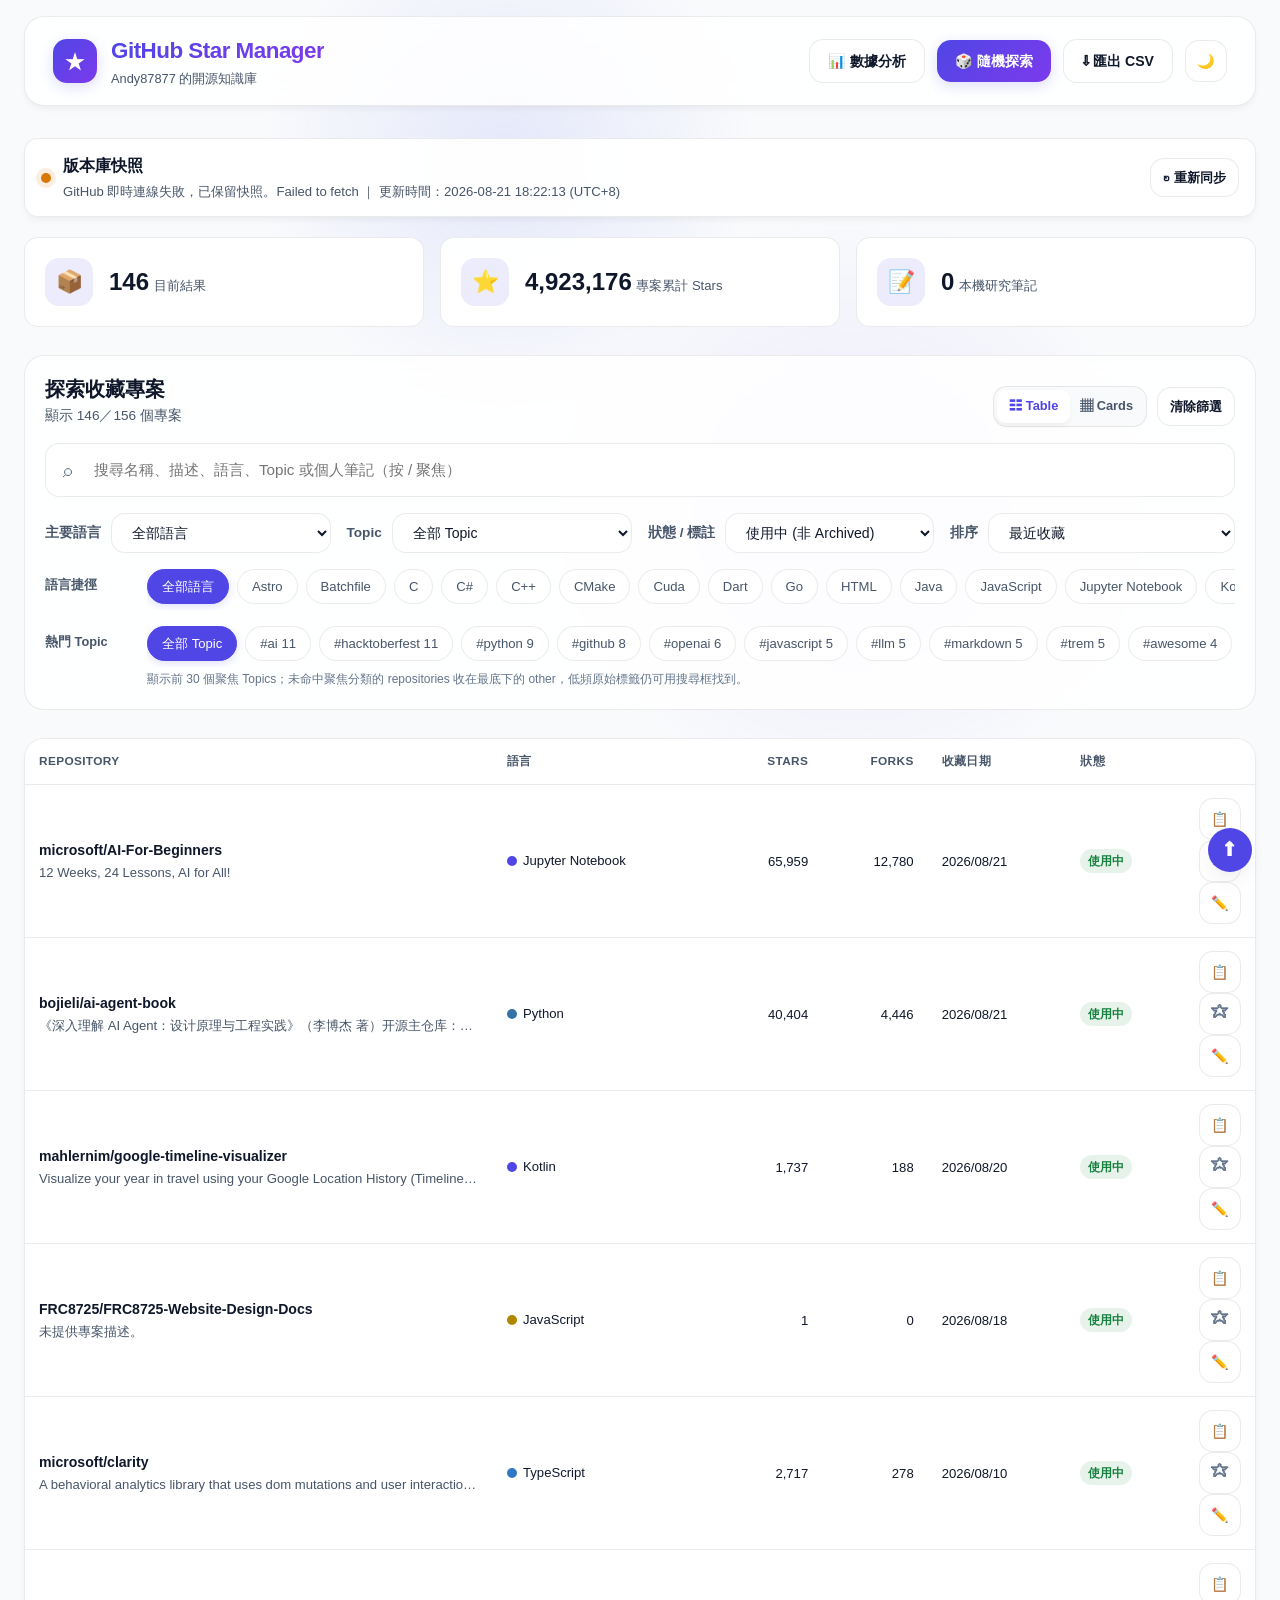
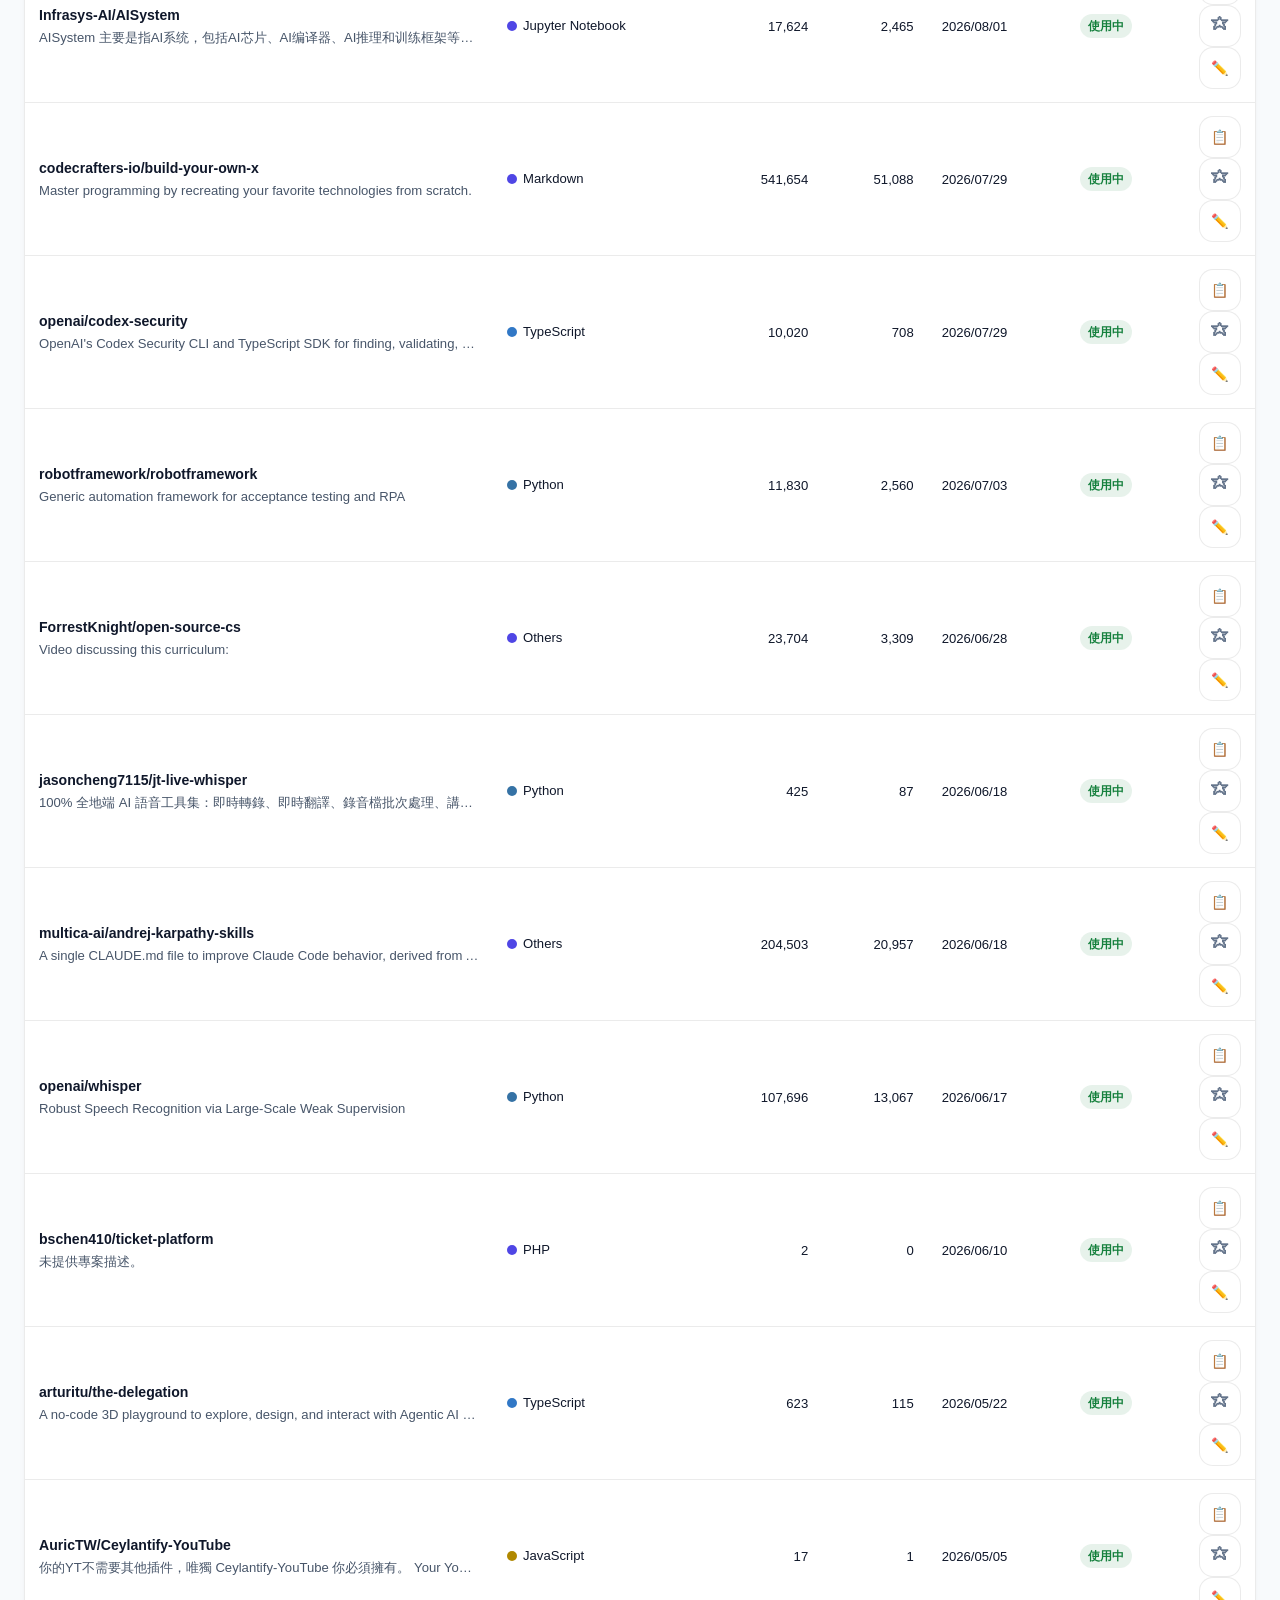
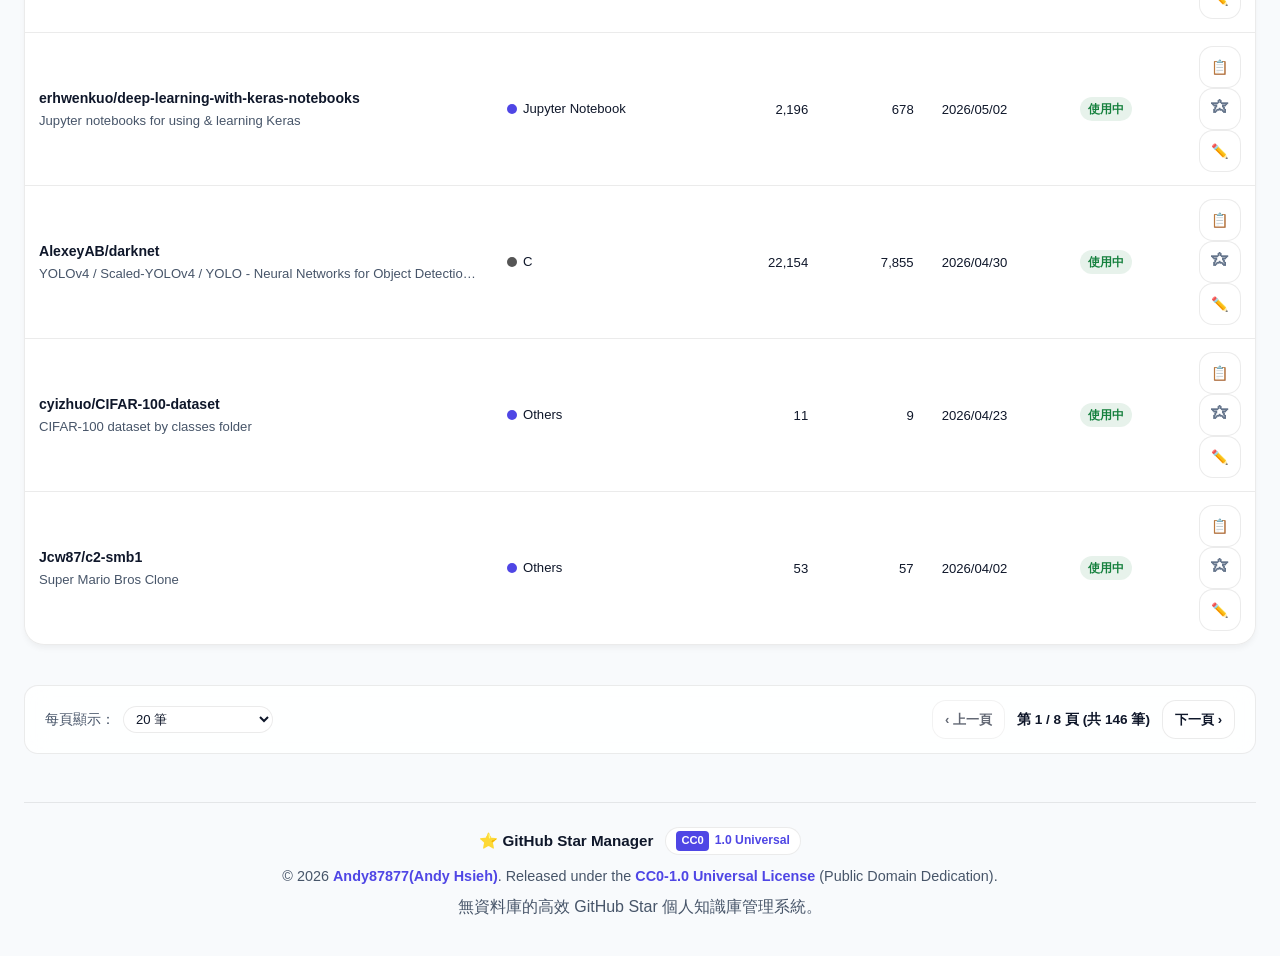
==== commit 16e3c2c8: "feat: initialize project structure with service layers, documentation, and automated tests" ====
--- a/web/index.html
+++ b/web/index.html
@@ -1,5 +1,6 @@
 <!doctype html>
 <html lang="zh-TW" data-theme="light">
+
 <head>
   <meta charset="utf-8">
   <meta name="viewport" content="width=device-width, initial-scale=1">
@@ -8,6 +9,7 @@
   <meta name="description" content="即時搜尋與整理 Andy87877 的公開 GitHub Stars，支援語言、Topic、封存狀態、排序、研究筆記與 CSV 匯出。">
   <link rel="stylesheet" href="css/style.css">
 </head>
+
 <body>
   <a class="skip-link" href="#repositories">跳至專案清單</a>
   <div class="bg-glow-1" aria-hidden="true"></div>
@@ -15,8 +17,8 @@
 
   <div class="container">
     <header class="navbar">
-      <a class="brand" href="https://github.com/Andy87877?tab=stars"
-         target="_blank" rel="noopener noreferrer" aria-label="前往 Andy87877 的 GitHub Stars">
+      <a class="brand" href="https://github.com/Andy87877?tab=stars" target="_blank" rel="noopener noreferrer"
+        aria-label="前往 Andy87877 的 GitHub Stars">
         <span class="brand-icon" aria-hidden="true">★</span>
         <span class="brand-title">
           <strong>GitHub Star Manager</strong>
@@ -27,13 +29,11 @@
         <button id="analyticsBtn" type="button" class="btn">📊 數據分析</button>
         <button id="randomBtn" type="button" class="btn btn-primary">🎲 隨機探索</button>
         <button id="exportCsvBtn" type="button" class="btn">⇩ 匯出 CSV</button>
-        <button id="themeToggleBtn" type="button" class="btn btn-icon-only"
-                aria-label="切換為深色主題">🌙</button>
+        <button id="themeToggleBtn" type="button" class="btn btn-icon-only" aria-label="切換為深色主題">🌙</button>
       </nav>
     </header>
 
-    <section id="dataStatus" class="data-status" data-state="loading"
-             aria-live="polite" aria-atomic="true">
+    <section id="dataStatus" class="data-status" data-state="loading" aria-live="polite" aria-atomic="true">
       <span class="status-dot" aria-hidden="true"></span>
       <div>
         <strong id="dataStatusTitle">資料載入中</strong>
@@ -73,12 +73,11 @@
           <p id="resultsSummary" aria-live="polite">正在整理專案…</p>
         </div>
         <div class="toolbar-actions">
-          <div id="viewModeToggle" class="view-toggle" role="group"
-               aria-label="專案顯示方式">
-            <button id="tableViewBtn" type="button" class="view-toggle-btn active"
-                    data-view-mode="table" aria-pressed="true">☷ Table</button>
-            <button id="cardsViewBtn" type="button" class="view-toggle-btn"
-                    data-view-mode="cards" aria-pressed="false">▦ Cards</button>
+          <div id="viewModeToggle" class="view-toggle" role="group" aria-label="專案顯示方式">
+            <button id="tableViewBtn" type="button" class="view-toggle-btn active" data-view-mode="table"
+              aria-pressed="true">☷ Table</button>
+            <button id="cardsViewBtn" type="button" class="view-toggle-btn" data-view-mode="cards"
+              aria-pressed="false">▦ Cards</button>
           </div>
           <button id="clearFiltersBtn" type="button" class="btn btn-compact">清除篩選</button>
         </div>
@@ -87,9 +86,8 @@
       <label class="search-box" for="searchInput">
         <span class="search-icon" aria-hidden="true">⌕</span>
         <span class="sr-only">搜尋收藏專案</span>
-        <input id="searchInput" class="search-input" type="search"
-               placeholder="搜尋名稱、描述、語言、Topic 或個人筆記（按 / 聚焦）"
-               autocomplete="off" spellcheck="false">
+        <input id="searchInput" class="search-input" type="search" placeholder="搜尋名稱、描述、語言、Topic 或個人筆記（按 / 聚焦）"
+          autocomplete="off" spellcheck="false">
       </label>
 
       <div class="filter-controls">
@@ -165,23 +163,39 @@
         </div>
       </div>
     </main>
+
+    <footer class="site-footer">
+      <div class="footer-content">
+        <div class="footer-brand">
+          <span class="footer-logo">⭐ GitHub Star Manager</span>
+          <span class="license-badge" title="CC0 1.0 Universal Public Domain Dedication">
+            <span class="license-icon">CC0</span> 1.0 Universal
+          </span>
+        </div>
+        <p class="copyright-notice">
+          © 2026 <strong><a href="https://github.com/Andy87877" target="_blank" rel="noopener noreferrer">Andy87877(Andy
+              Hsieh)</a></strong>.
+          Released under the <a href="https://creativecommons.org/publicdomain/zero/1.0/deed.zh-Hant" target="_blank"
+            rel="noopener noreferrer">CC0-1.0 Universal License</a> (Public Domain Dedication).
+        </p>
+        <p class="footer-subtext">無資料庫的高效 GitHub Star 個人知識庫管理系統。</p>
+      </div>
+    </footer>
   </div>
 
   <div id="noteModal" class="modal-overlay" aria-hidden="true">
-    <section class="modal-content" role="dialog" aria-modal="true"
-             aria-labelledby="noteModalTitle" aria-describedby="noteModalDescription">
+    <section class="modal-content" role="dialog" aria-modal="true" aria-labelledby="noteModalTitle"
+      aria-describedby="noteModalDescription">
       <header class="modal-header">
         <div>
           <h2 id="noteModalTitle">編輯研究筆記</h2>
           <p id="noteModalDescription">筆記只儲存在目前的瀏覽器，不會上傳 GitHub。</p>
         </div>
-        <button id="closeNoteModalBtn" type="button" class="close-btn"
-                aria-label="關閉筆記視窗">×</button>
+        <button id="closeNoteModalBtn" type="button" class="close-btn" aria-label="關閉筆記視窗">×</button>
       </header>
       <p class="note-repository">專案：<strong id="noteRepoName"></strong></p>
       <label for="noteTextarea">筆記內容</label>
-      <textarea id="noteTextarea" class="textarea-custom"
-                placeholder="記下用途、研究心得或下一步…"></textarea>
+      <textarea id="noteTextarea" class="textarea-custom" placeholder="記下用途、研究心得或下一步…"></textarea>
       <footer class="modal-actions">
         <span>Ctrl／⌘ + Enter 儲存</span>
         <button id="saveNoteBtn" type="button" class="btn btn-primary">儲存筆記</button>
@@ -190,26 +204,23 @@
   </div>
 
   <div id="analyticsModal" class="modal-overlay" aria-hidden="true">
-    <section class="modal-content modal-large" role="dialog" aria-modal="true"
-             aria-labelledby="analyticsModalTitle">
+    <section class="modal-content modal-large" role="dialog" aria-modal="true" aria-labelledby="analyticsModalTitle">
       <header class="modal-header">
         <div>
           <h2 id="analyticsModalTitle">📊 Star 知識庫數據分析</h2>
           <p>實時計算語言分佈、Topic 覆蓋與收藏統計</p>
         </div>
-        <button id="closeAnalyticsModalBtn" type="button" class="close-btn"
-                aria-label="關閉數據分析視窗">×</button>
+        <button id="closeAnalyticsModalBtn" type="button" class="close-btn" aria-label="關閉數據分析視窗">×</button>
       </header>
       <div id="analyticsModalBody" class="analytics-body"></div>
     </section>
   </div>
 
-  <div id="toastContainer" class="toast-container"
-       aria-live="polite" aria-atomic="false"></div>
-
-  <button id="backToTopBtn" type="button" class="back-to-top-btn"
-          aria-label="回到頁面頂部" title="回到頂部" hidden>⬆</button>
+  <div id="toastContainer" class="toast-container" aria-live="polite" aria-atomic="false"></div>
+
+  <button id="backToTopBtn" type="button" class="back-to-top-btn" aria-label="回到頁面頂部" title="回到頂部" hidden>⬆</button>
 
   <script type="module" src="js/app.js"></script>
 </body>
-</html>
+
+</html>
--- a/web/css/style.css
+++ b/web/css/style.css
@@ -1240,15 +1240,70 @@
   background: var(--accent-hover);
 }
 
-.copy-url-btn {
-  font-size: 0.9rem;
-  color: var(--text-secondary);
-  transition: transform var(--transition-fast), color var(--transition-fast);
-}
-
 .copy-url-btn:hover {
   transform: scale(1.15);
   color: var(--accent-primary);
 }
 
-
+/* Site Footer */
+.site-footer {
+  margin-top: 48px;
+  padding: 24px 0 36px;
+  border-top: 1px solid var(--border-color);
+  text-align: center;
+  color: var(--text-secondary);
+}
+
+.copyright-notice {
+  font-size: 0.9rem;
+  margin-bottom: 6px;
+}
+
+.copyright-notice a {
+  color: var(--accent-primary);
+  text-decoration: none;
+  font-weight: 600;
+}
+
+.copyright-notice a:hover {
+  text-decoration: underline;
+}
+
+.footer-brand {
+  display: flex;
+  align-items: center;
+  justify-content: center;
+  gap: 12px;
+  margin-bottom: 10px;
+  flex-wrap: wrap;
+}
+
+.footer-logo {
+  font-weight: 700;
+  font-size: 0.95rem;
+  color: var(--text-primary);
+}
+
+.license-badge {
+  display: inline-flex;
+  align-items: center;
+  gap: 6px;
+  padding: 3px 10px;
+  border-radius: var(--radius-pill);
+  background: var(--bg-glass-card);
+  border: 1px solid var(--border-color);
+  font-size: 0.76rem;
+  font-weight: 600;
+  color: var(--accent-primary);
+}
+
+.license-icon {
+  background: var(--accent-primary);
+  color: #ffffff;
+  padding: 1px 5px;
+  border-radius: 4px;
+  font-size: 0.7rem;
+  font-weight: 800;
+}
+
+
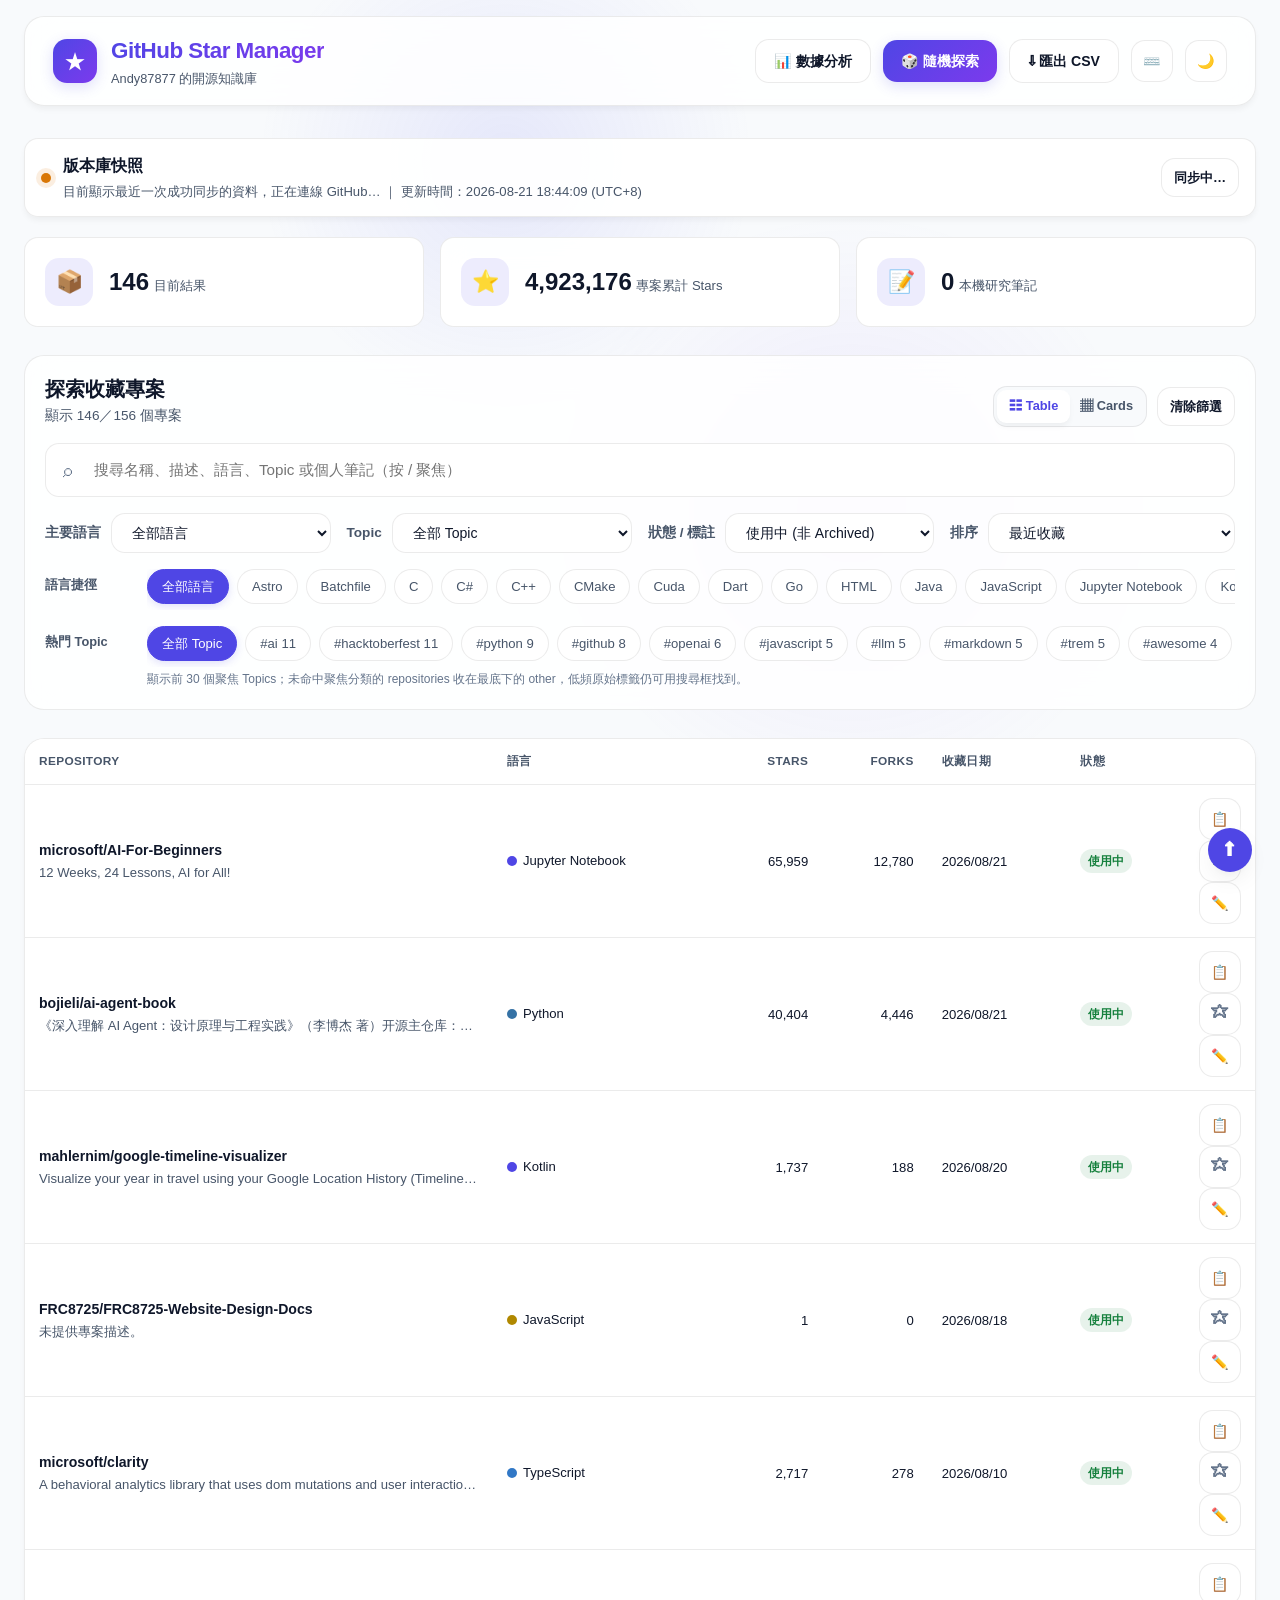
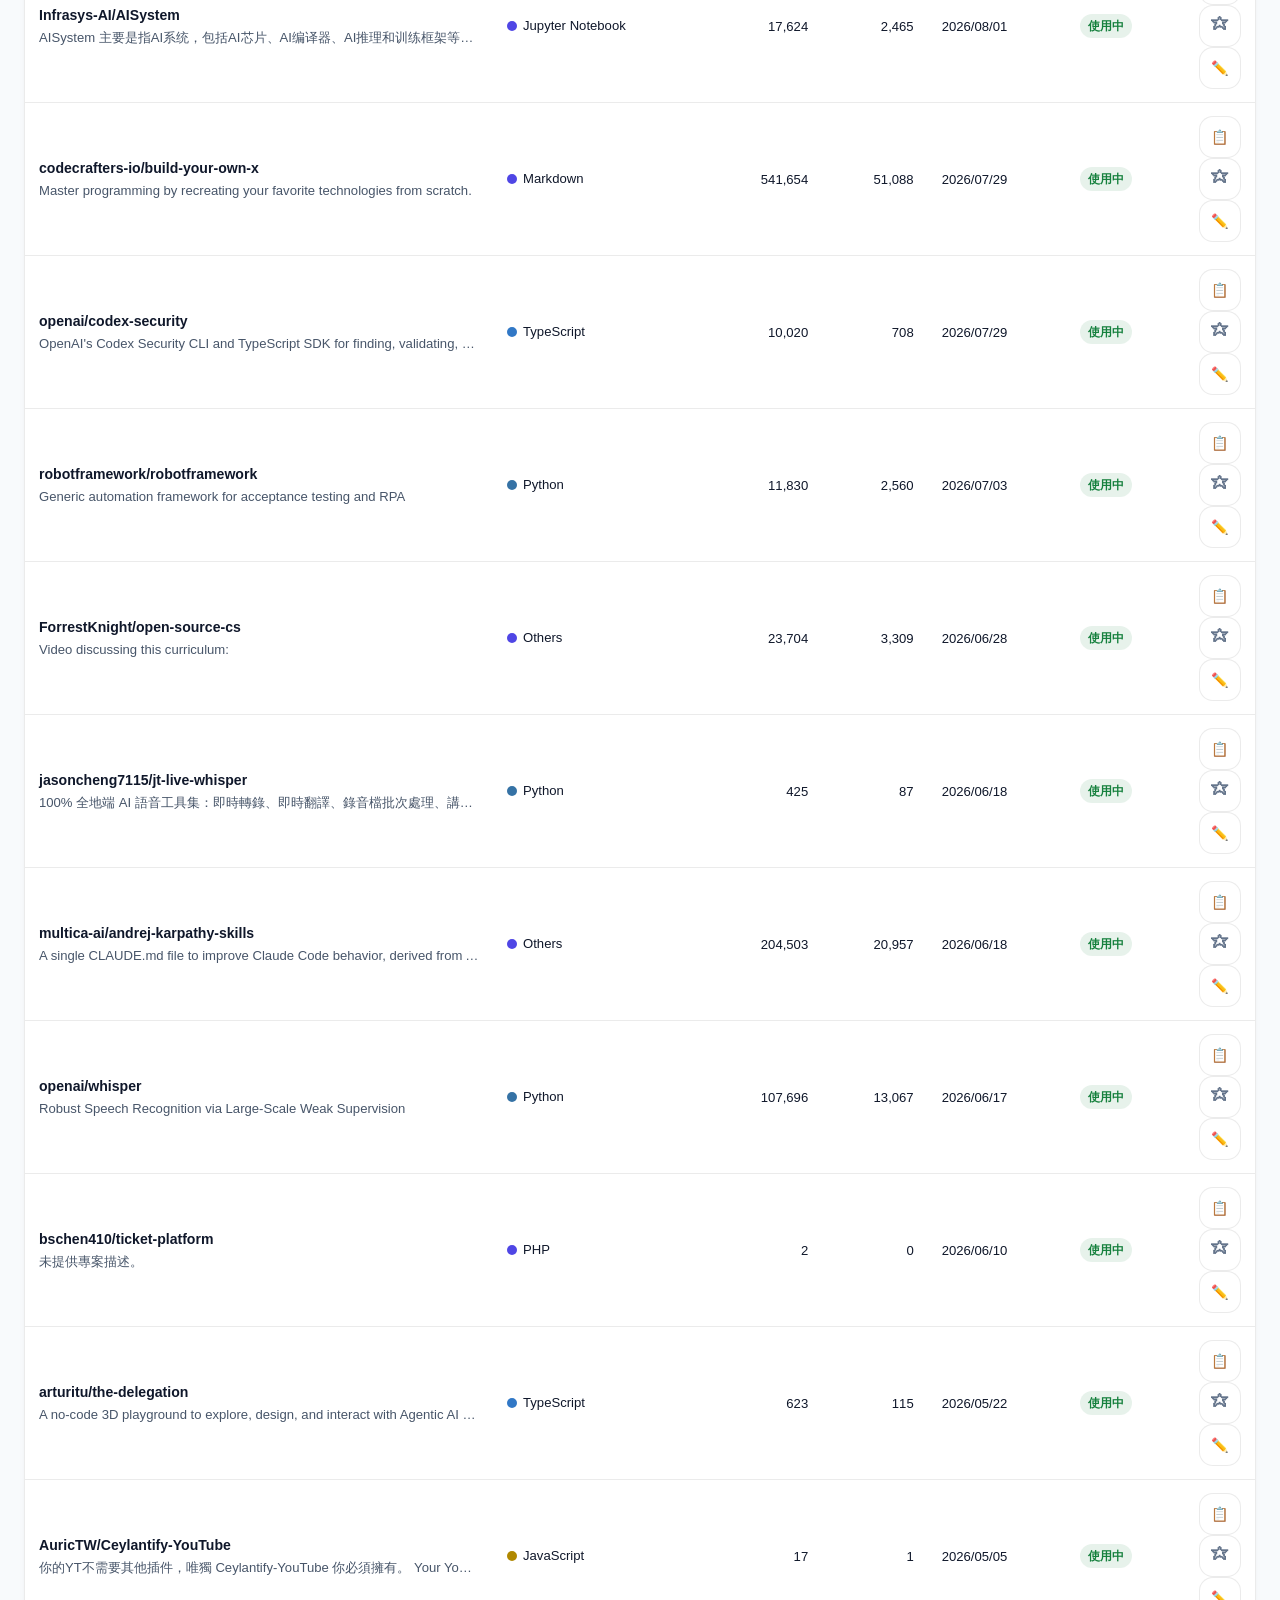
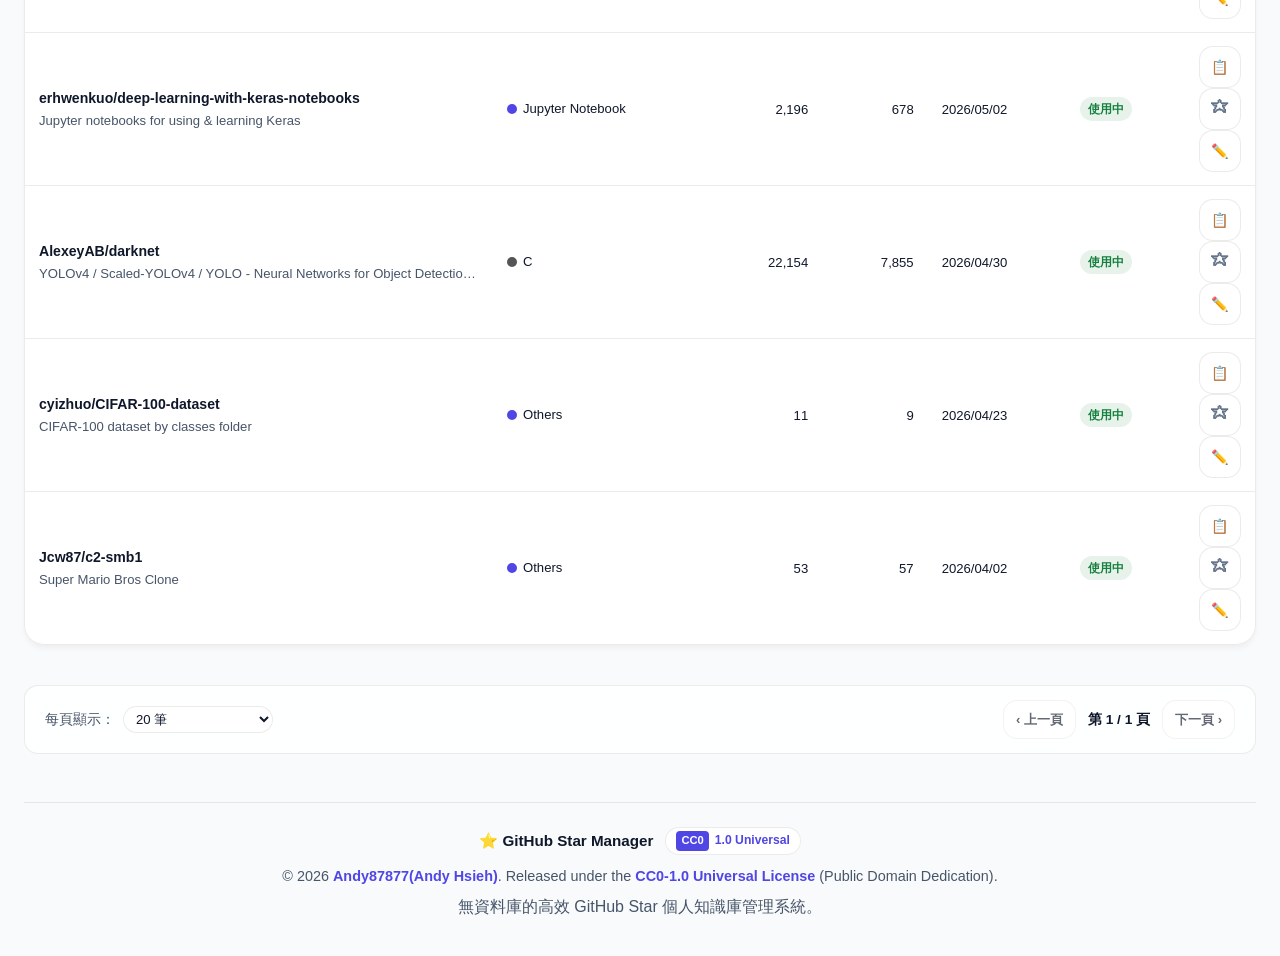
==== commit 6aaf29e6: "feat: initialize web interface and core controller logic for GitHub star management" ====
--- a/web/index.html
+++ b/web/index.html
@@ -29,6 +29,7 @@
         <button id="analyticsBtn" type="button" class="btn">📊 數據分析</button>
         <button id="randomBtn" type="button" class="btn btn-primary">🎲 隨機探索</button>
         <button id="exportCsvBtn" type="button" class="btn">⇩ 匯出 CSV</button>
+        <button id="shortcutsBtn" type="button" class="btn btn-icon-only" aria-label="鍵盤快捷鍵指南" title="鍵盤快捷鍵指南 (?)">⌨️</button>
         <button id="themeToggleBtn" type="button" class="btn btn-icon-only" aria-label="切換為深色主題">🌙</button>
       </nav>
     </header>
@@ -74,10 +75,8 @@
         </div>
         <div class="toolbar-actions">
           <div id="viewModeToggle" class="view-toggle" role="group" aria-label="專案顯示方式">
-            <button id="tableViewBtn" type="button" class="view-toggle-btn active" data-view-mode="table"
-              aria-pressed="true">☷ Table</button>
-            <button id="cardsViewBtn" type="button" class="view-toggle-btn" data-view-mode="cards"
-              aria-pressed="false">▦ Cards</button>
+            <button id="tableViewBtn" type="button" class="view-toggle-btn active" data-view-mode="table" aria-pressed="true">☷ Table</button>
+            <button id="cardsViewBtn" type="button" class="view-toggle-btn" data-view-mode="cards" aria-pressed="false">▦ Cards</button>
           </div>
           <button id="clearFiltersBtn" type="button" class="btn btn-compact">清除篩選</button>
         </div>
@@ -216,6 +215,25 @@
     </section>
   </div>
 
+  <div id="shortcutsModal" class="modal-overlay" aria-hidden="true">
+    <section class="modal-content" role="dialog" aria-modal="true" aria-labelledby="shortcutsModalTitle">
+      <header class="modal-header">
+        <div>
+          <h2 id="shortcutsModalTitle">⌨️ 鍵盤快捷鍵說明 (Shortcuts)</h2>
+          <p>按下 <strong>?</strong> 鍵可隨時切換本說明</p>
+        </div>
+        <button id="closeShortcutsModalBtn" type="button" class="close-btn" aria-label="關閉快捷鍵說明視窗">×</button>
+      </header>
+      <div class="shortcuts-list">
+        <div class="shortcut-item"><kbd>/</kbd> <span>快速聚焦搜尋列</span></div>
+        <div class="shortcut-item"><kbd>Esc</kbd> <span>關閉視窗 / 清除聚焦</span></div>
+        <div class="shortcut-item"><kbd>t</kbd> <span>切換 Table / Cards 模式</span></div>
+        <div class="shortcut-item"><kbd>d</kbd> <span>切換深色 / 淺色主題</span></div>
+        <div class="shortcut-item"><kbd>?</kbd> <span>開啟鍵盤快捷鍵指南</span></div>
+      </div>
+    </section>
+  </div>
+
   <div id="toastContainer" class="toast-container" aria-live="polite" aria-atomic="false"></div>
 
   <button id="backToTopBtn" type="button" class="back-to-top-btn" aria-label="回到頁面頂部" title="回到頂部" hidden>⬆</button>
--- a/web/css/style.css
+++ b/web/css/style.css
@@ -924,6 +924,36 @@
 
 .modal-open {
   overflow: hidden;
+}
+
+.shortcuts-list {
+  display: flex;
+  flex-direction: column;
+  gap: 12px;
+  margin-top: 16px;
+}
+
+.shortcut-item {
+  display: flex;
+  align-items: center;
+  gap: 16px;
+  font-size: 0.9rem;
+  color: var(--text-primary);
+}
+
+kbd {
+  display: inline-block;
+  min-width: 32px;
+  padding: 4px 8px;
+  text-align: center;
+  font-family: ui-monospace, SFMono-Regular, Consolas, 'Liberation Mono', Menlo, monospace;
+  font-size: 0.82rem;
+  font-weight: 700;
+  color: var(--accent-primary);
+  background: var(--bg-primary);
+  border: 1px solid var(--border-color);
+  border-radius: 6px;
+  box-shadow: 0 2px 0 var(--border-color);
 }
 
 /* Toast Alerts */
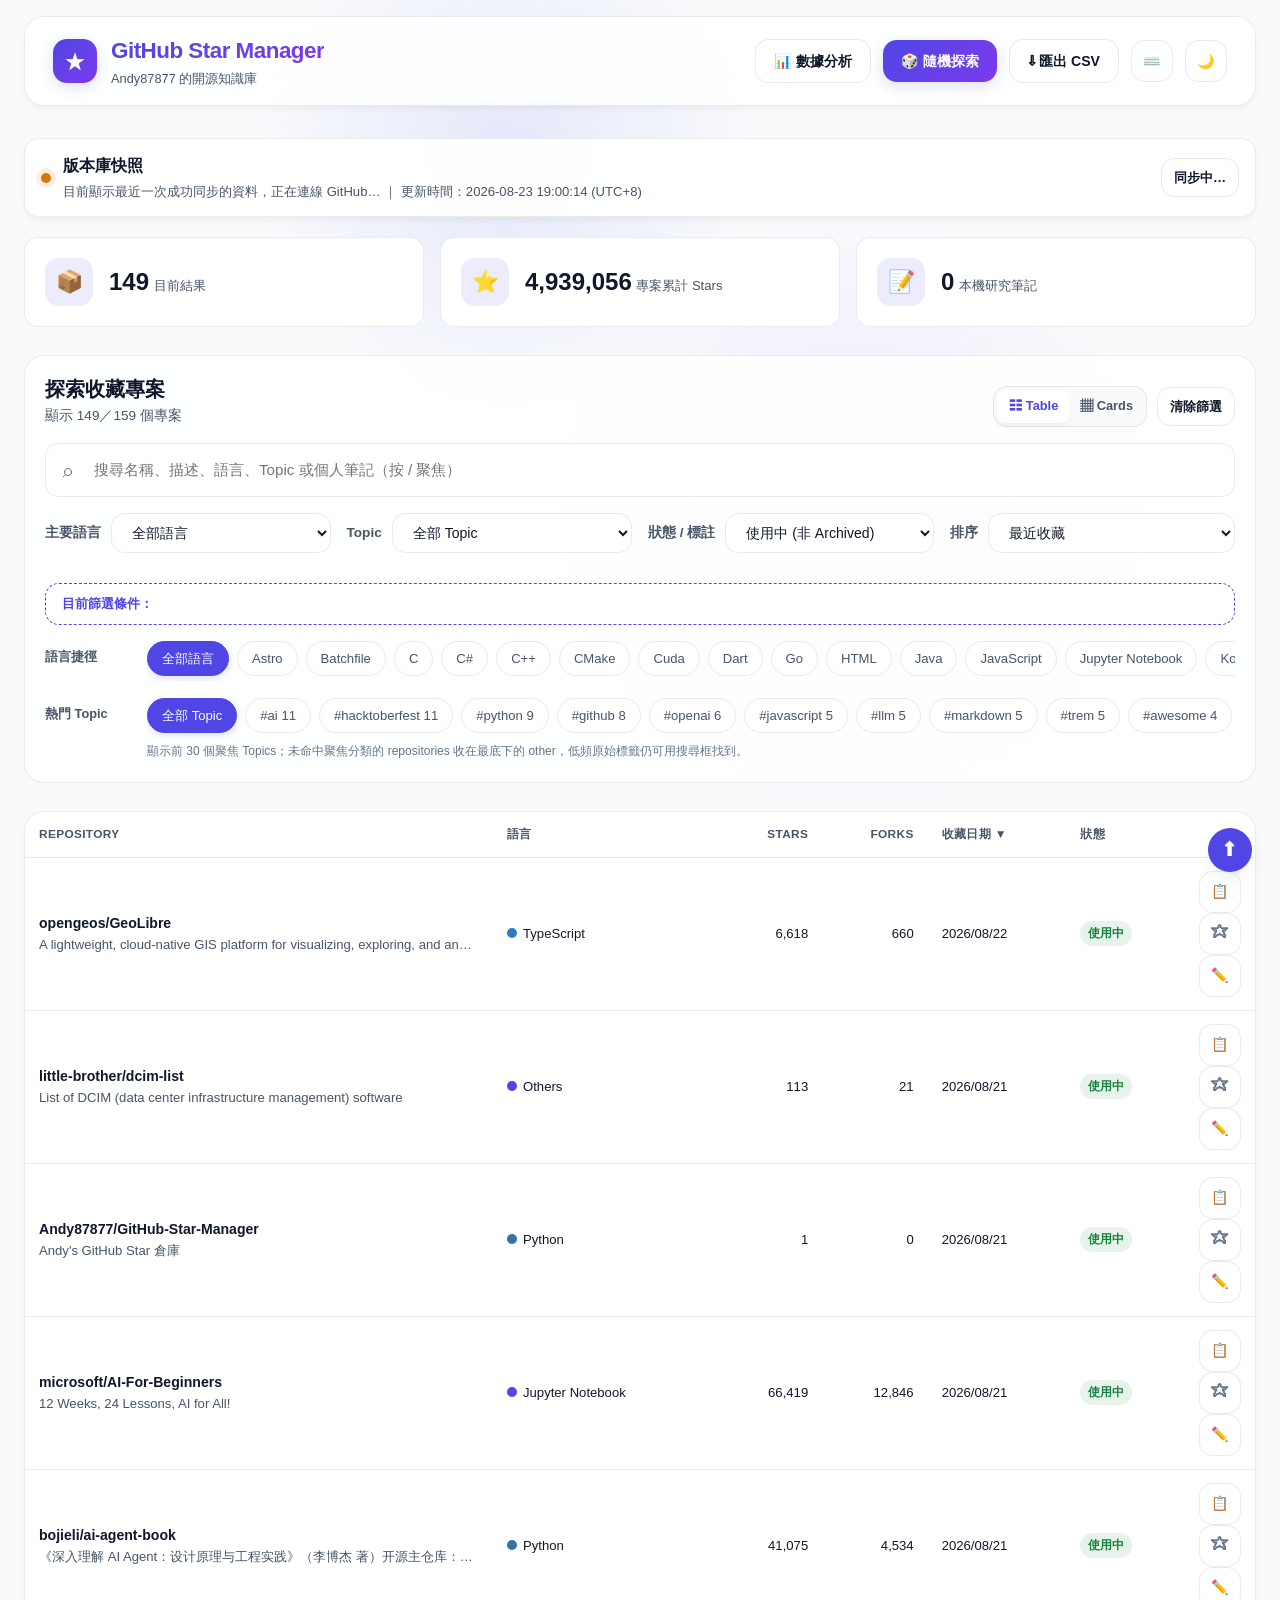
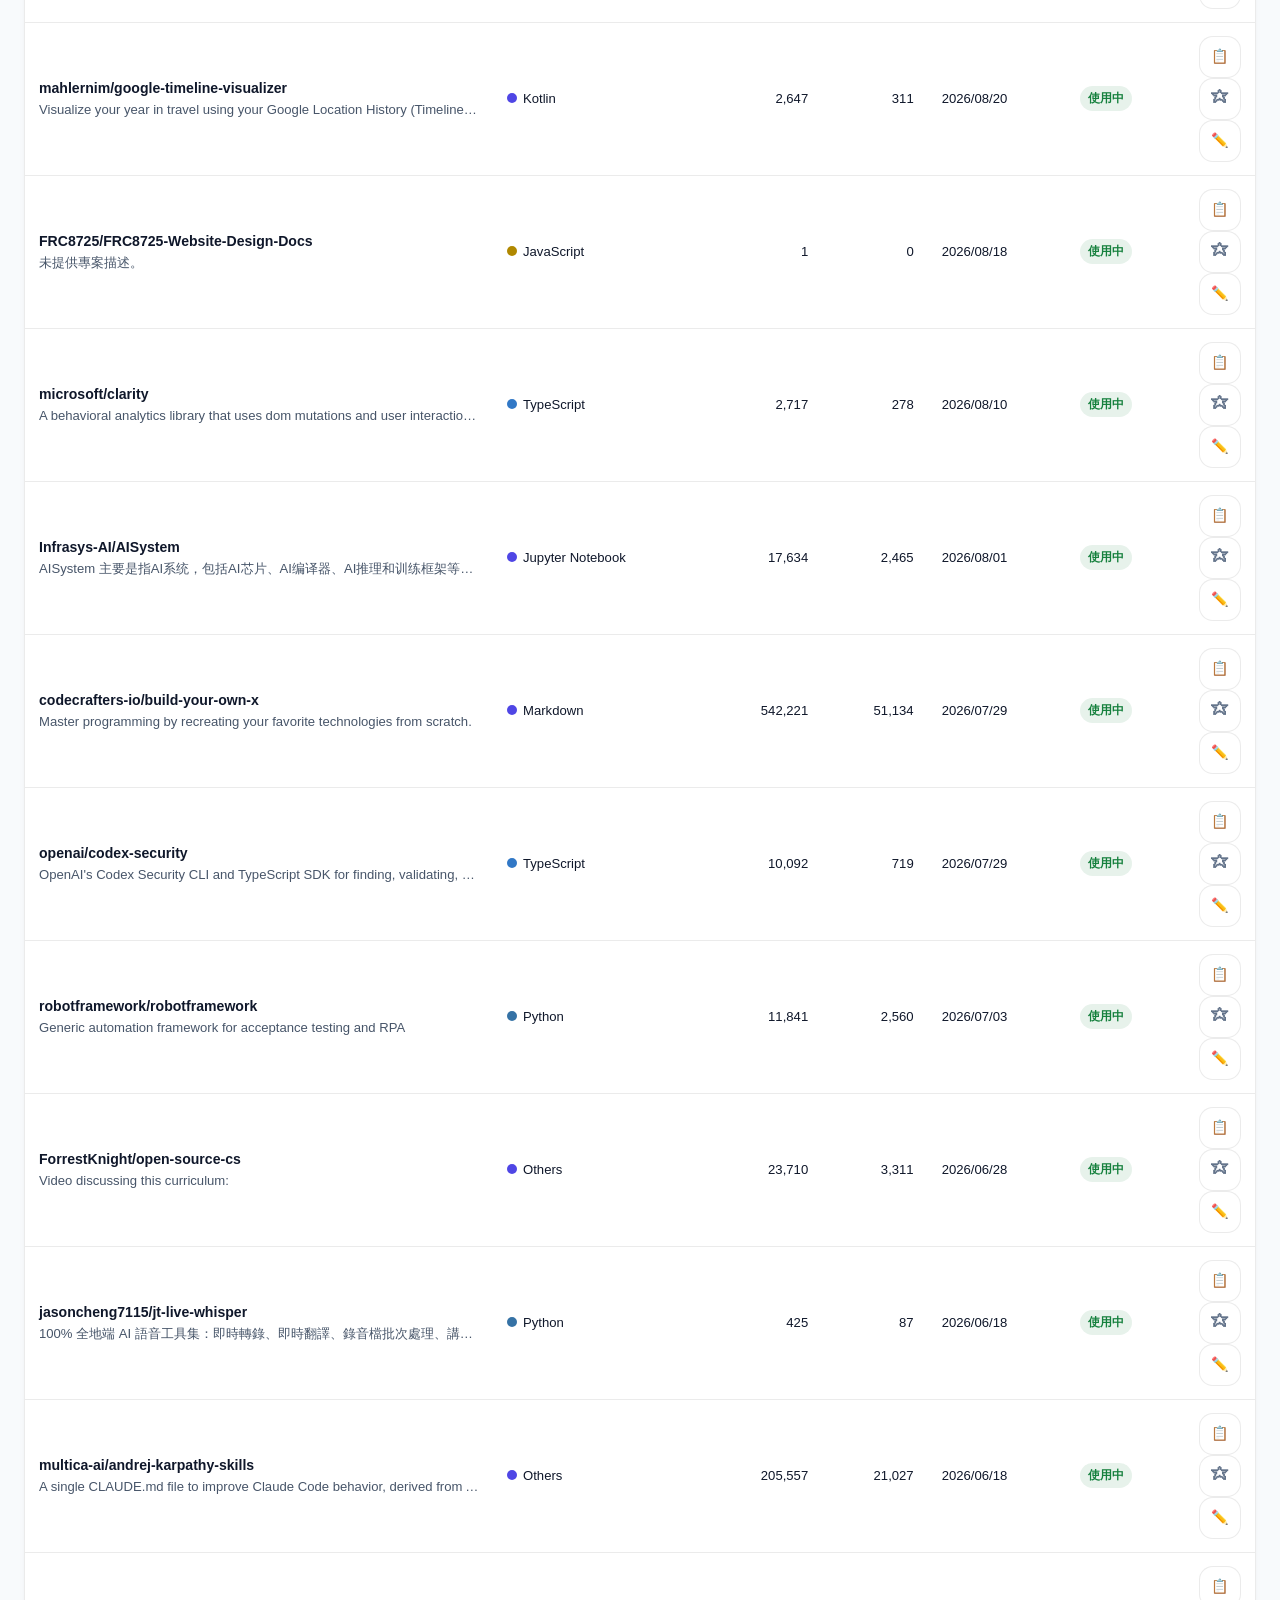
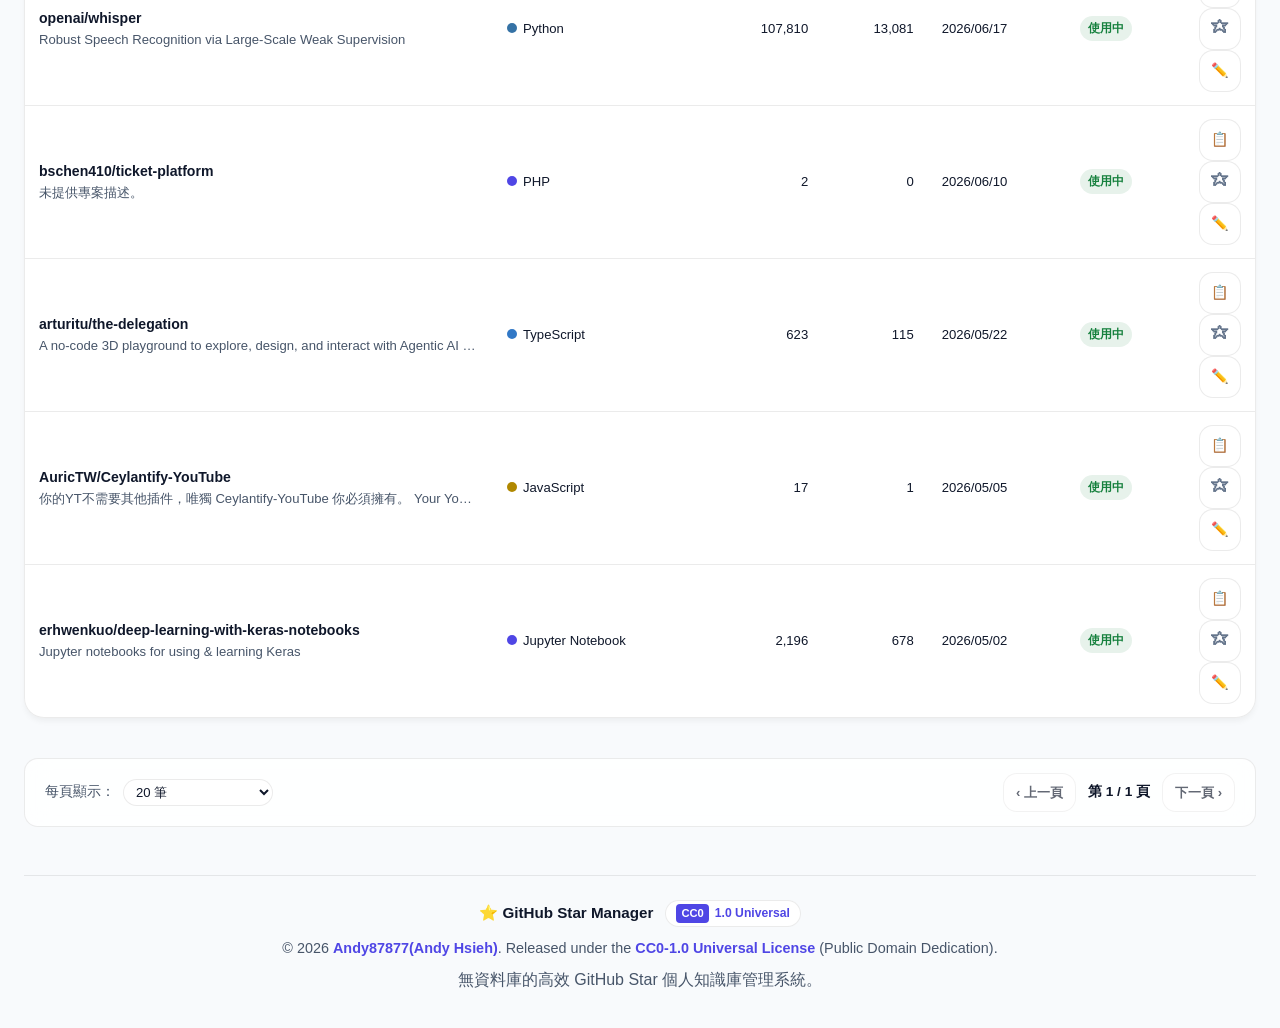
==== commit d94ce6ba: "feat: implement full-stack star management system including new controllers, UI, architecture docs, " ====
--- a/web/index.html
+++ b/web/index.html
@@ -124,6 +124,11 @@
         </label>
       </div>
 
+      <div id="activeFiltersBar" class="active-filters-bar" hidden>
+        <span class="active-filters-label">目前篩選條件：</span>
+        <div id="activeFiltersContainer" class="active-filters-container"></div>
+      </div>
+
       <div class="chip-group">
         <span class="chip-label">語言捷徑</span>
         <div id="languageChips" class="chips-container" aria-label="語言快速篩選"></div>
--- a/web/css/style.css
+++ b/web/css/style.css
@@ -492,6 +492,76 @@
 
 .select-custom:focus {
   border-color: var(--accent-primary);
+}
+
+/* Active Filters Bar */
+.active-filters-bar {
+  display: flex;
+  align-items: center;
+  gap: 12px;
+  margin-top: 14px;
+  padding: 10px 16px;
+  background: var(--bg-glass-card);
+  border: 1px dashed var(--accent-primary);
+  border-radius: var(--radius-md);
+  flex-wrap: wrap;
+}
+
+.active-filters-label {
+  font-size: 0.8rem;
+  font-weight: 700;
+  color: var(--accent-primary);
+}
+
+.active-filters-container {
+  display: flex;
+  align-items: center;
+  gap: 8px;
+  flex-wrap: wrap;
+}
+
+.active-filter-tag {
+  display: inline-flex;
+  align-items: center;
+  gap: 6px;
+  padding: 3px 10px;
+  border-radius: var(--radius-pill);
+  background: var(--accent-primary);
+  color: #ffffff;
+  font-size: 0.78rem;
+  font-weight: 600;
+  box-shadow: 0 2px 6px var(--accent-glow);
+}
+
+.remove-filter-btn {
+  background: transparent;
+  border: none;
+  color: #ffffff;
+  font-size: 0.85rem;
+  cursor: pointer;
+  padding: 0 2px;
+  line-height: 1;
+  opacity: 0.85;
+  transition: opacity var(--transition-fast);
+}
+
+.remove-filter-btn:hover {
+  opacity: 1;
+}
+
+.btn-reset-filters {
+  font-size: 0.76rem;
+  padding: 2px 10px;
+}
+
+.sortable-th {
+  cursor: pointer;
+  user-select: none;
+  transition: color var(--transition-fast);
+}
+
+.sortable-th:hover {
+  color: var(--accent-primary);
 }
 
 /* Category & Topic Chips */
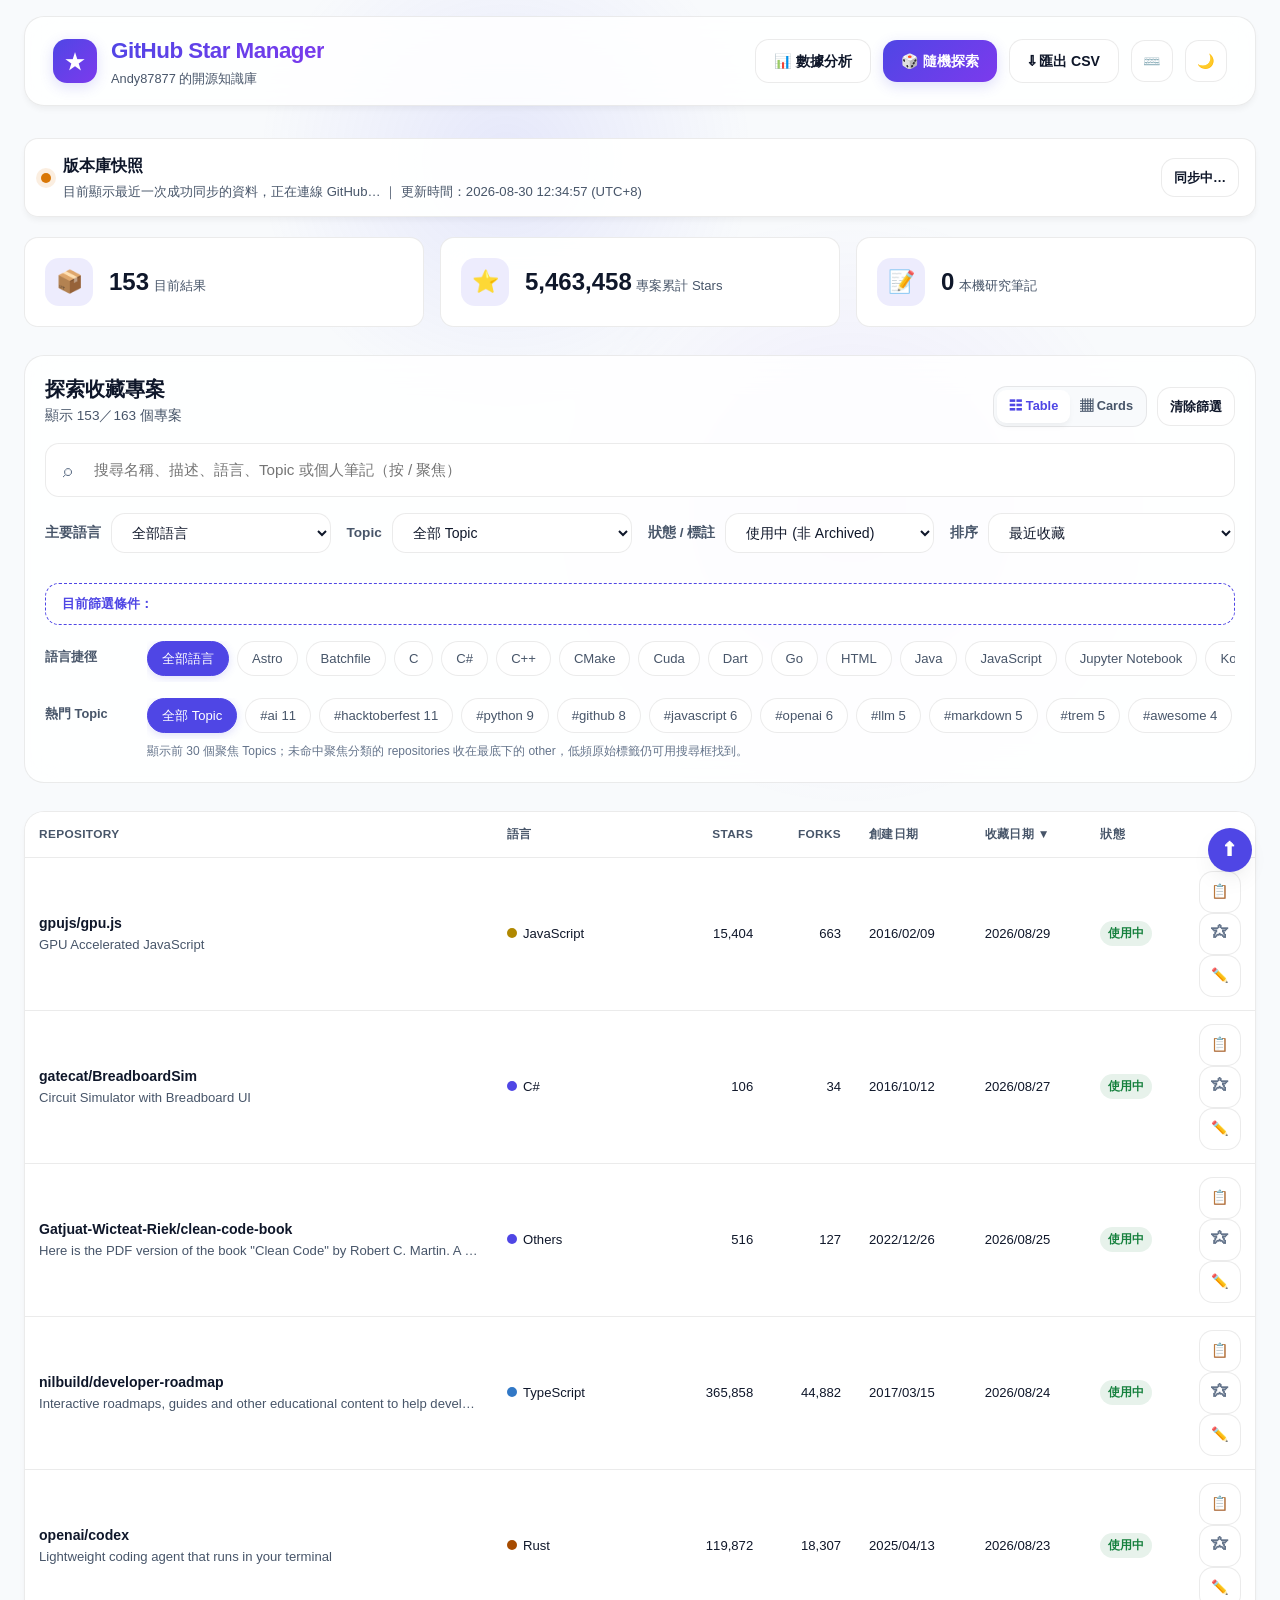
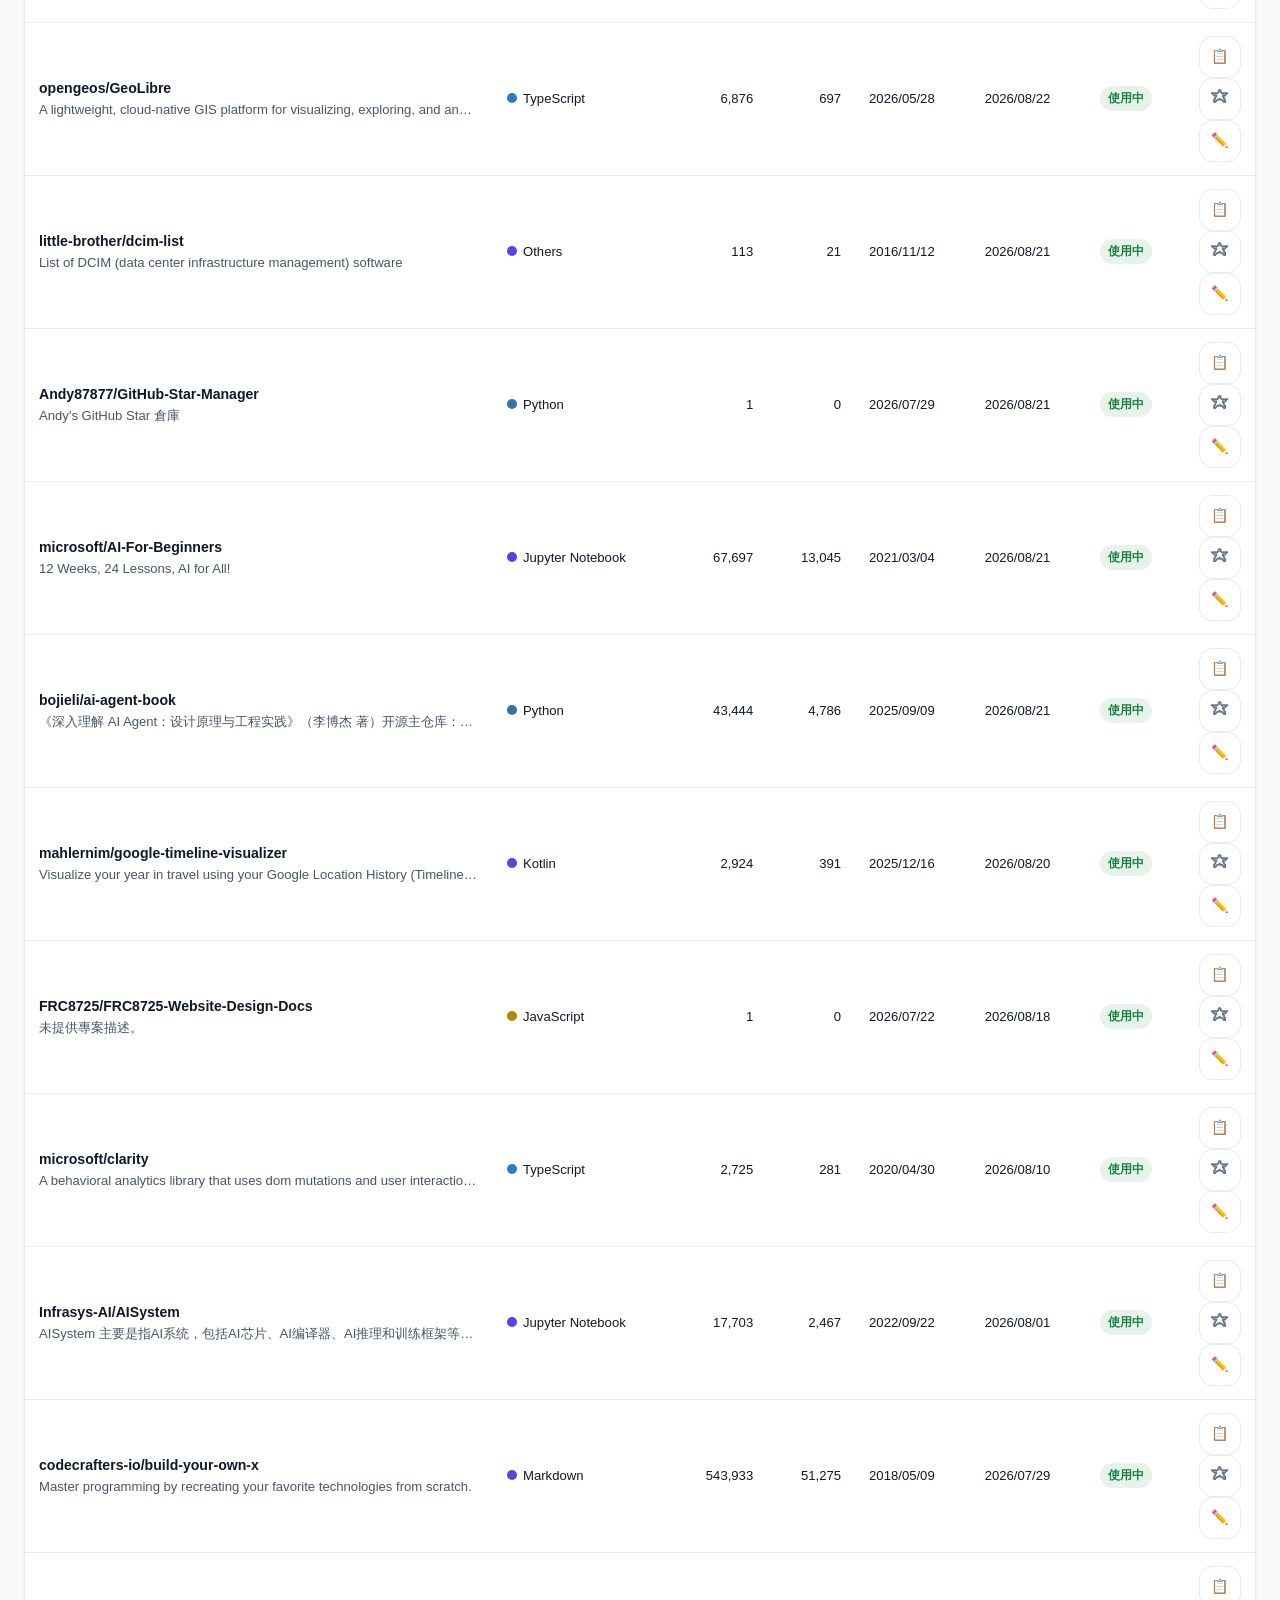
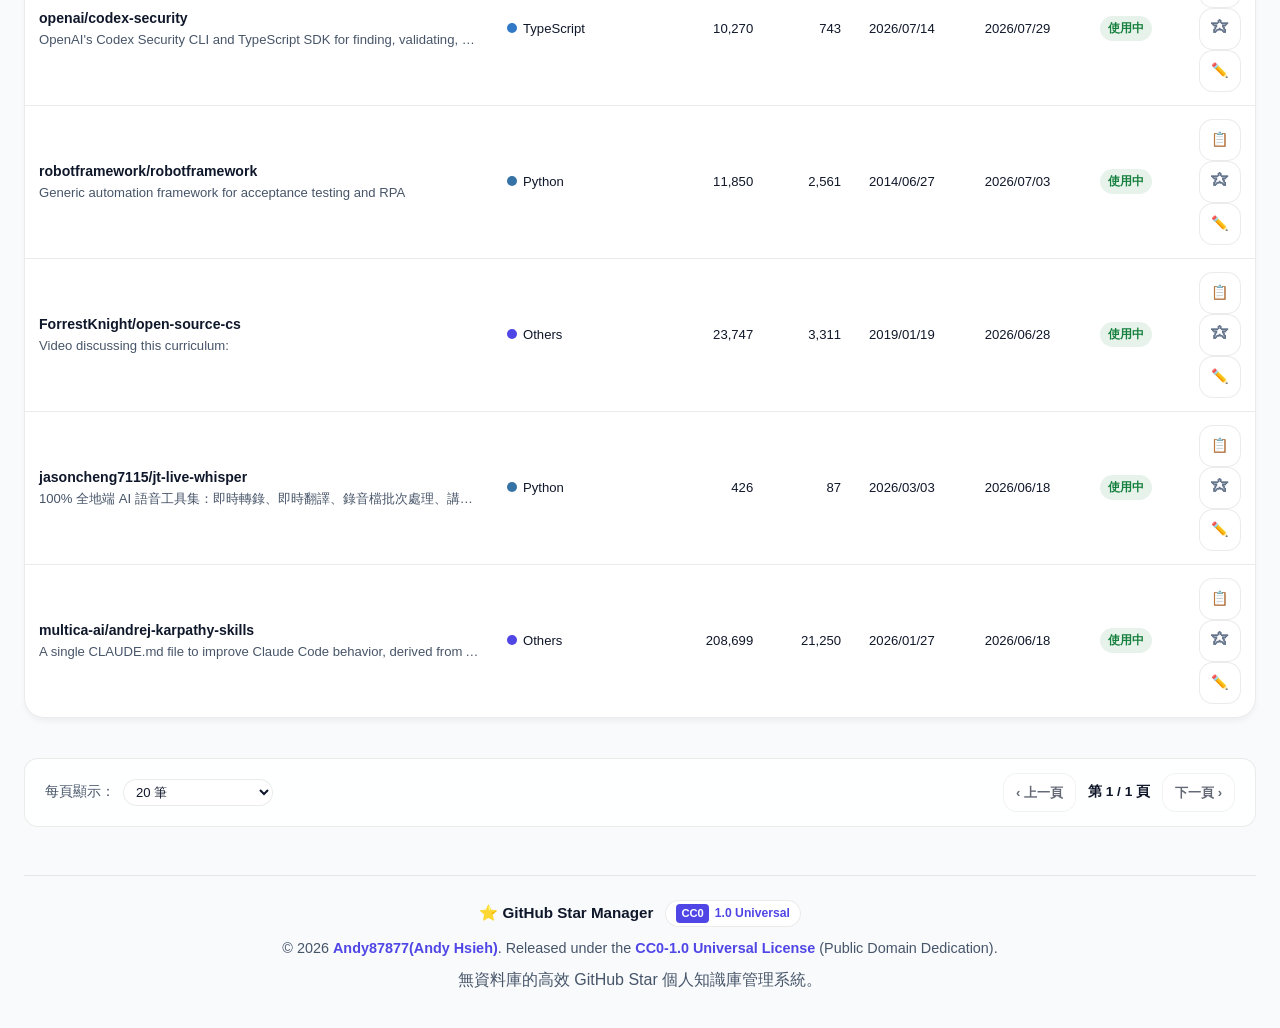
==== commit 3277a24a: "feat: implement core GitHub star management services, web UI components, and project documentation" ====
--- a/web/index.html
+++ b/web/index.html
@@ -116,6 +116,8 @@
           <span class="filter-label">排序</span>
           <select id="sortSelect" class="select-custom">
             <option value="starred-desc">最近收藏</option>
+            <option value="created-desc">創建時間 (新 → 舊)</option>
+            <option value="created-asc">創建時間 (舊 → 新)</option>
             <option value="updated-desc">最近更新</option>
             <option value="stars-desc">Stars 由高到低</option>
             <option value="stars-asc">Stars 由低到高</option>
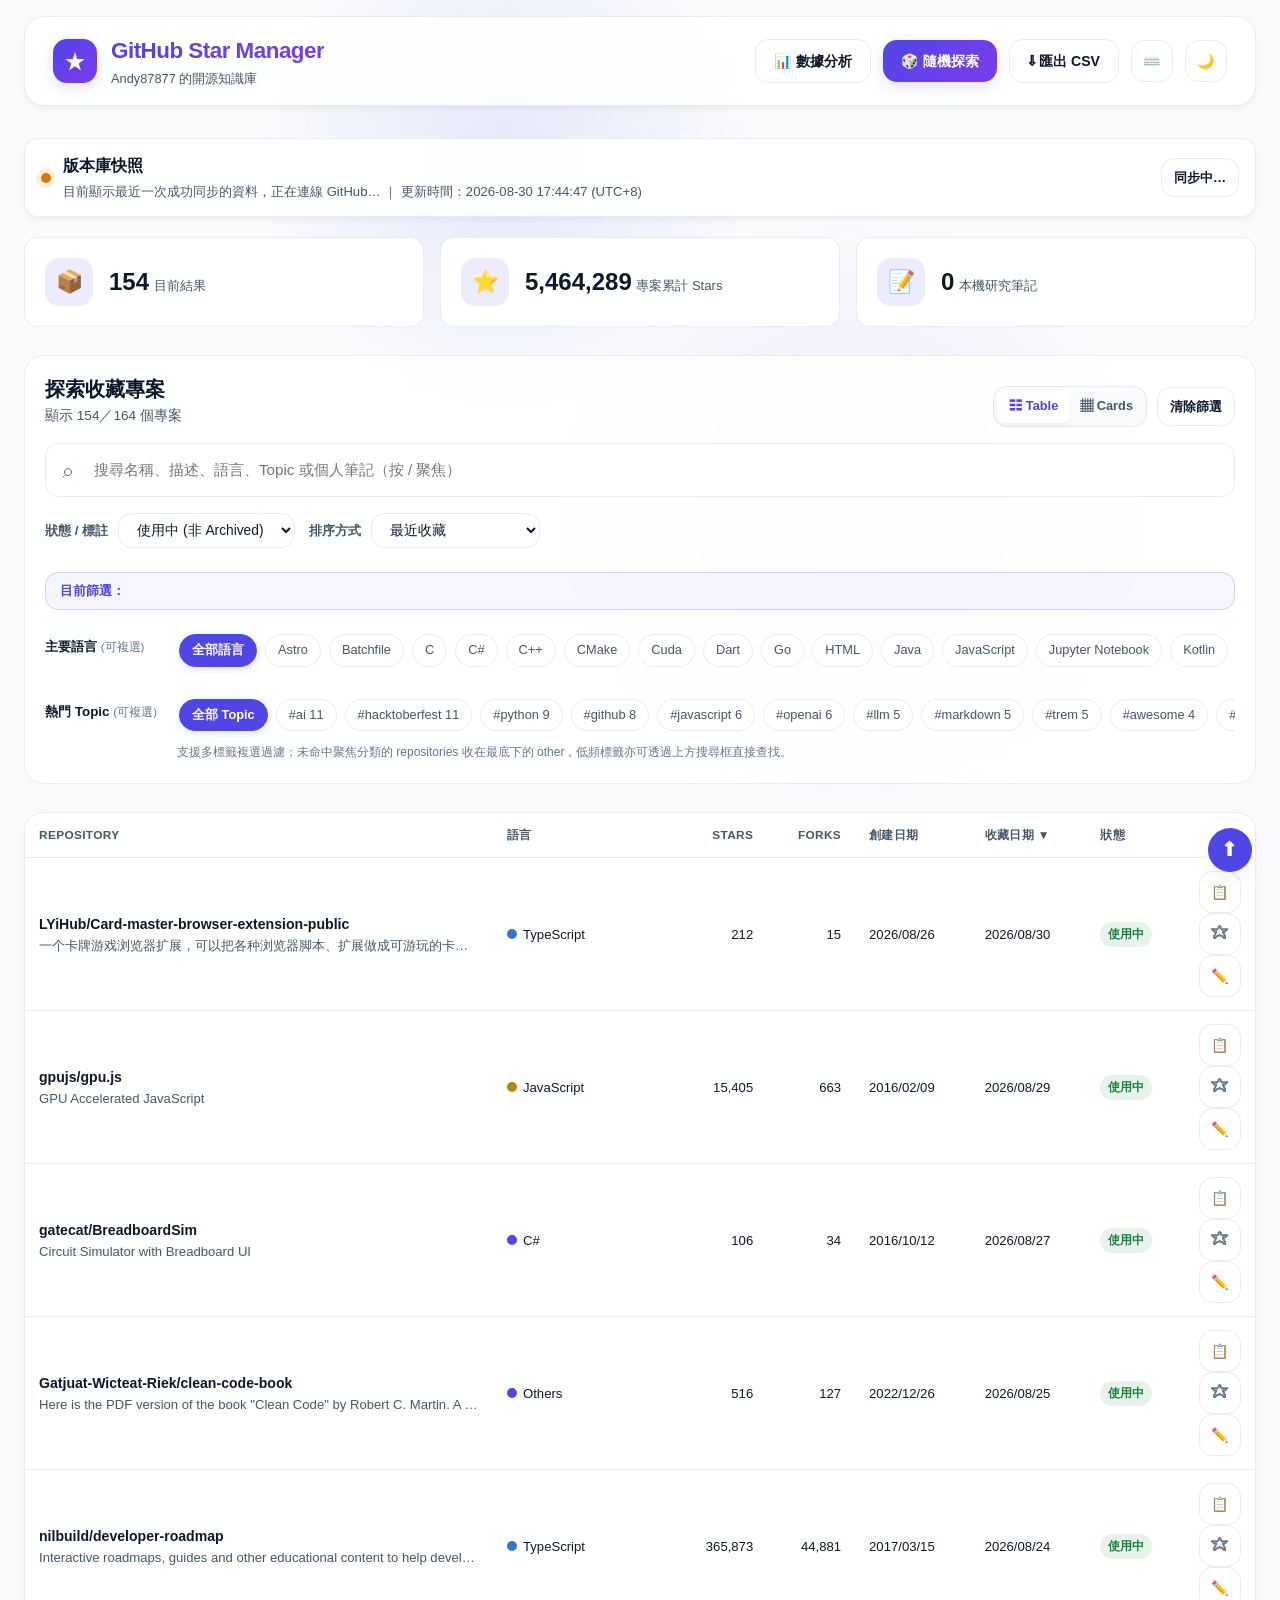
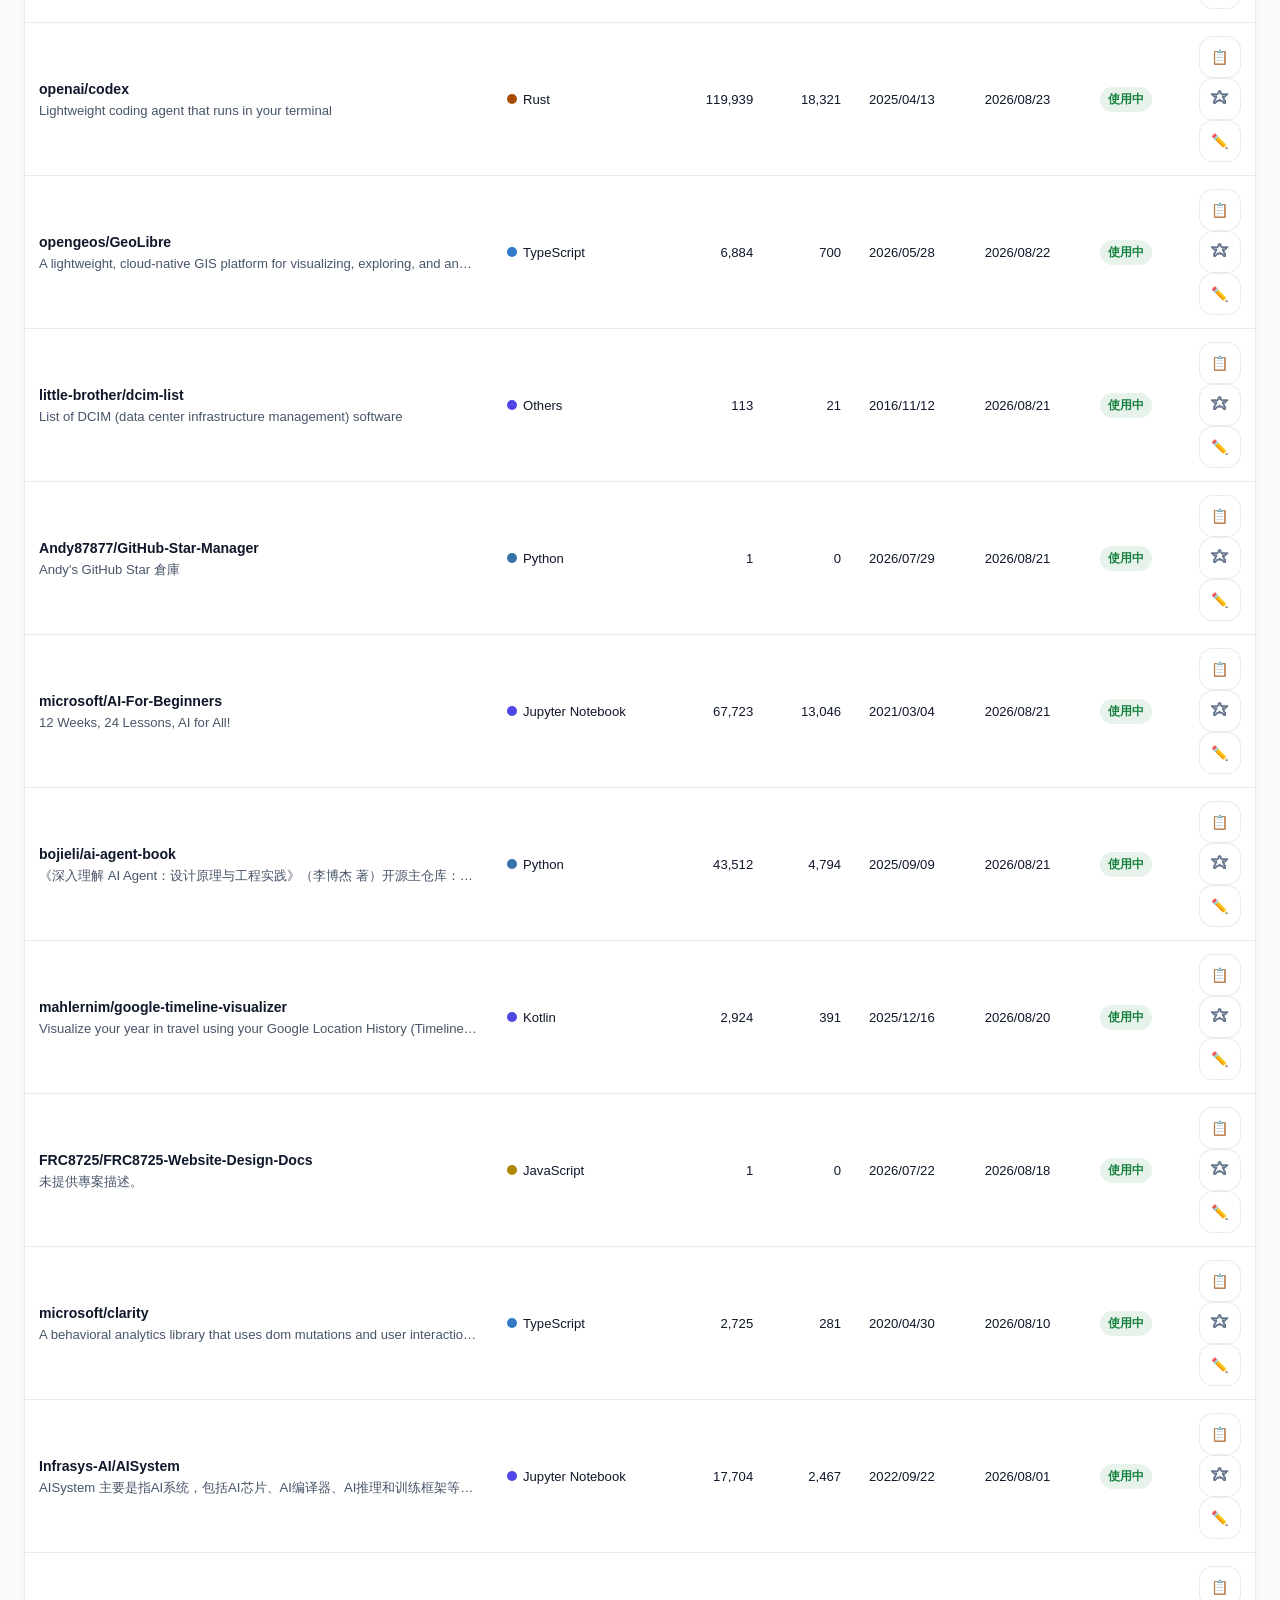
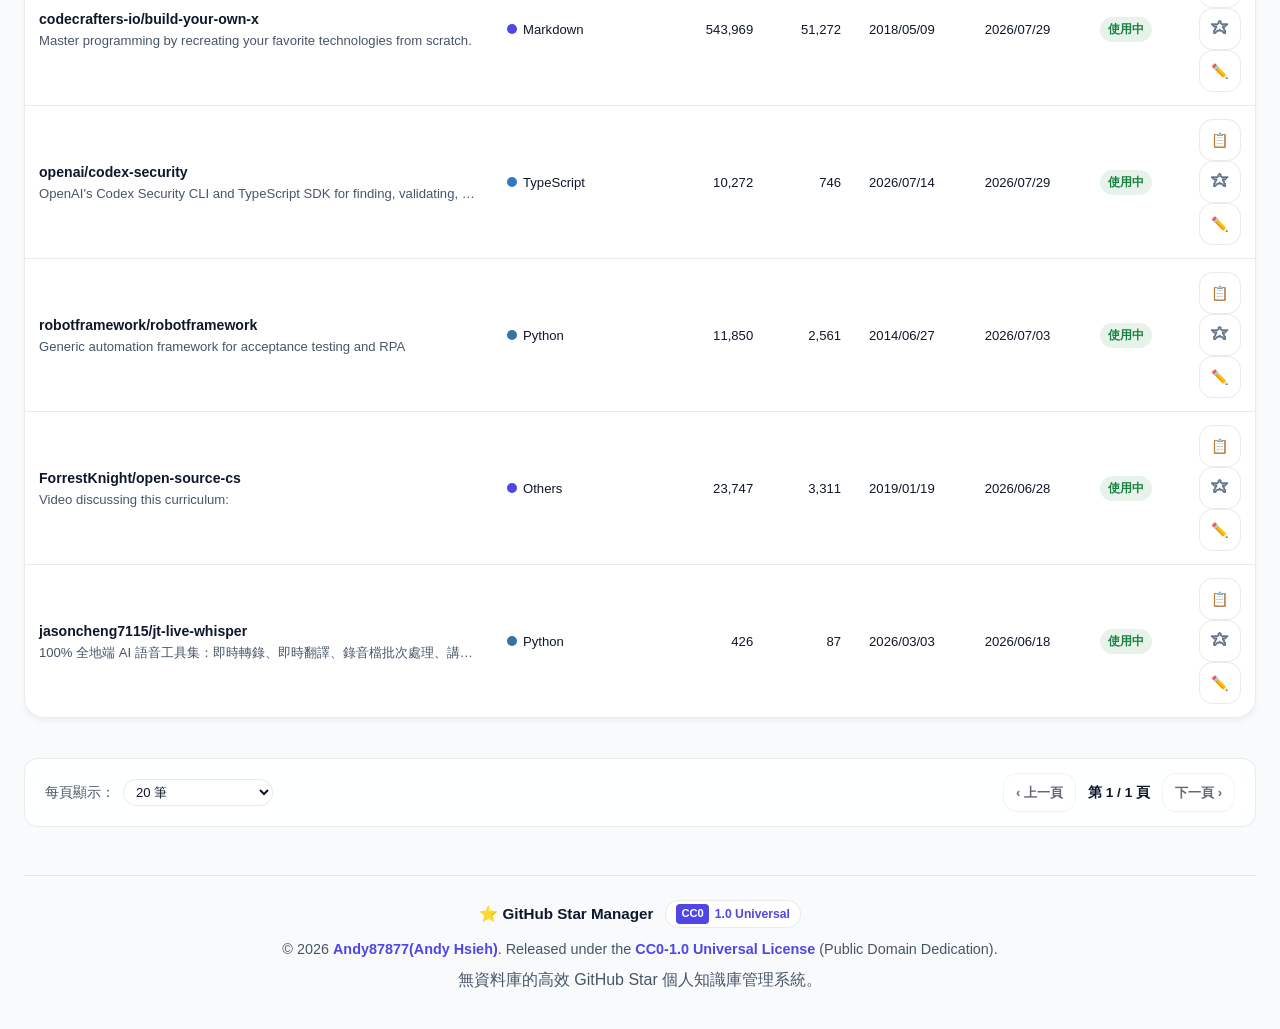
==== commit c774bdde: "feat: implement core architecture and MVC foundation for GitHub Star Manager application" ====
--- a/web/index.html
+++ b/web/index.html
@@ -91,18 +91,6 @@
 
       <div class="filter-controls">
         <label class="filter-group">
-          <span class="filter-label">主要語言</span>
-          <select id="languageSelect" class="select-custom">
-            <option value="all">全部語言</option>
-          </select>
-        </label>
-        <label class="filter-group">
-          <span class="filter-label">Topic</span>
-          <select id="topicSelect" class="select-custom">
-            <option value="all">全部 Topic</option>
-          </select>
-        </label>
-        <label class="filter-group">
           <span class="filter-label">狀態 / 標註</span>
           <select id="archiveSelect" class="select-custom">
             <option value="active">使用中 (非 Archived)</option>
@@ -113,7 +101,7 @@
           </select>
         </label>
         <label class="filter-group">
-          <span class="filter-label">排序</span>
+          <span class="filter-label">排序方式</span>
           <select id="sortSelect" class="select-custom">
             <option value="starred-desc">最近收藏</option>
             <option value="created-desc">創建時間 (新 → 舊)</option>
@@ -127,19 +115,24 @@
       </div>
 
       <div id="activeFiltersBar" class="active-filters-bar" hidden>
-        <span class="active-filters-label">目前篩選條件：</span>
+        <span class="active-filters-label">目前篩選：</span>
         <div id="activeFiltersContainer" class="active-filters-container"></div>
       </div>
 
       <div class="chip-group">
-        <span class="chip-label">語言捷徑</span>
-        <div id="languageChips" class="chips-container" aria-label="語言快速篩選"></div>
-      </div>
+        <div class="chip-group-header">
+          <span class="chip-label">主要語言 <small class="chip-sublabel">(可複選)</small></span>
+        </div>
+        <div id="languageChips" class="chips-container" aria-label="主要語言複選篩選"></div>
+      </div>
+
       <div class="chip-group">
-        <span class="chip-label">熱門 Topic</span>
-        <div>
-          <div id="topicChips" class="chips-container" aria-label="Topic 快速篩選"></div>
-          <p class="topic-policy-note">顯示前 30 個聚焦 Topics；未命中聚焦分類的 repositories 收在最底下的 other，低頻原始標籤仍可用搜尋框找到。</p>
+        <div class="chip-group-header">
+          <span class="chip-label">熱門 Topic <small class="chip-sublabel">(可複選)</small></span>
+        </div>
+        <div>
+          <div id="topicChips" class="chips-container" aria-label="熱門 Topic 複選篩選"></div>
+          <p class="topic-policy-note">支援多標籤複選過濾；未命中聚焦分類的 repositories 收在最底下的 other，低頻標籤亦可透過上方搜尋框直接查找。</p>
         </div>
       </div>
     </section>
--- a/web/css/style.css
+++ b/web/css/style.css
@@ -457,60 +457,64 @@
 .filter-controls {
   display: flex;
   flex-wrap: wrap;
-  gap: 16px;
-  align-items: center;
-  justify-content: space-between;
+  gap: 14px;
+  align-items: center;
+  justify-content: flex-start;
+  padding-bottom: 4px;
 }
 
 .filter-group {
   display: flex;
   align-items: center;
   gap: 10px;
-  flex-wrap: wrap;
-  flex: 1 1 180px;
+  flex: 0 1 auto;
 }
 
 .filter-label {
-  font-size: 0.85rem;
+  font-size: 0.84rem;
   font-weight: 600;
   color: var(--text-secondary);
+  white-space: nowrap;
 }
 
 .select-custom {
-  padding: 10px 16px;
+  padding: 8px 14px;
   background: var(--bg-glass-card);
   border: 1px solid var(--border-color);
   border-radius: var(--radius-md);
   color: var(--text-primary);
   font-family: inherit;
-  font-size: 0.88rem;
+  font-size: 0.86rem;
   outline: none;
   cursor: pointer;
   min-width: 150px;
-  flex: 1;
+  transition: all var(--transition-fast);
 }
 
 .select-custom:focus {
   border-color: var(--accent-primary);
+  box-shadow: 0 0 0 3px var(--accent-glow);
 }
 
 /* Active Filters Bar */
 .active-filters-bar {
   display: flex;
   align-items: center;
-  gap: 12px;
-  margin-top: 14px;
-  padding: 10px 16px;
-  background: var(--bg-glass-card);
-  border: 1px dashed var(--accent-primary);
+  gap: 10px;
+  margin-top: 4px;
+  padding: 8px 14px;
+  background: rgba(99, 102, 241, 0.06);
+  border: 1px solid rgba(99, 102, 241, 0.25);
   border-radius: var(--radius-md);
   flex-wrap: wrap;
+  animation: fadeIn 0.2s ease-in-out;
 }
 
 .active-filters-label {
   font-size: 0.8rem;
   font-weight: 700;
   color: var(--accent-primary);
+  white-space: nowrap;
 }
 
 .active-filters-container {
@@ -524,7 +528,7 @@
   display: inline-flex;
   align-items: center;
   gap: 6px;
-  padding: 3px 10px;
+  padding: 4px 10px;
   border-radius: var(--radius-pill);
   background: var(--accent-primary);
   color: #ffffff;
@@ -549,9 +553,35 @@
   opacity: 1;
 }
 
+.btn-match-mode {
+  padding: 3px 10px;
+  border-radius: var(--radius-pill);
+  background: rgba(99, 102, 241, 0.15);
+  border: 1px solid var(--accent-primary);
+  color: var(--accent-primary);
+  font-size: 0.76rem;
+  font-weight: 700;
+  cursor: pointer;
+  transition: all var(--transition-fast);
+}
+
+.btn-match-mode:hover {
+  background: var(--accent-primary);
+  color: #ffffff;
+}
+
 .btn-reset-filters {
   font-size: 0.76rem;
-  padding: 2px 10px;
+  padding: 3px 10px;
+  background: var(--bg-glass-card);
+  border: 1px solid var(--border-color);
+  color: var(--text-secondary);
+}
+
+.btn-reset-filters:hover {
+  background: var(--bg-glass-hover);
+  color: var(--text-primary);
+  border-color: var(--border-hover);
 }
 
 .sortable-th {
@@ -569,52 +599,98 @@
   display: flex;
   gap: 8px;
   overflow-x: auto;
-  padding-bottom: 6px;
+  padding: 4px 2px 8px 2px;
   scrollbar-width: thin;
+  scrollbar-color: rgba(99, 102, 241, 0.4) transparent;
+}
+
+.chips-container::-webkit-scrollbar {
+  height: 5px;
+}
+
+.chips-container::-webkit-scrollbar-track {
+  background: rgba(0, 0, 0, 0.04);
+  border-radius: 99px;
+}
+
+.chips-container::-webkit-scrollbar-thumb {
+  background: rgba(99, 102, 241, 0.35);
+  border-radius: 99px;
+}
+
+.chips-container::-webkit-scrollbar-thumb:hover {
+  background: var(--accent-primary);
 }
 
 .chip-group {
   display: grid;
-  grid-template-columns: 90px minmax(0, 1fr);
+  grid-template-columns: 120px minmax(0, 1fr);
   align-items: start;
   gap: 12px;
   min-width: 0;
+  padding-top: 4px;
 }
 
 .chip-group > * {
   min-width: 0;
 }
 
+.chip-group-header {
+  padding-top: 6px;
+}
+
 .chip-label {
-  padding-top: 6px;
-  color: var(--text-secondary);
-  font-size: 0.8rem;
+  color: var(--text-primary);
+  font-size: 0.84rem;
   font-weight: 700;
+  display: block;
+}
+
+.chip-sublabel {
+  font-size: 0.72rem;
+  font-weight: 500;
+  color: var(--text-muted);
 }
 
 .topic-policy-note {
-  margin-top: 3px;
+  margin-top: 4px;
   color: var(--text-muted);
   font-size: 0.75rem;
 }
 
 .chip {
-  padding: 6px 14px;
+  padding: 5px 12px;
   border-radius: var(--radius-pill);
   background: var(--bg-glass-card);
   border: 1px solid var(--border-color);
-  font-size: 0.82rem;
+  font-size: 0.8rem;
   color: var(--text-secondary);
   cursor: pointer;
   white-space: nowrap;
   transition: all var(--transition-fast);
-}
-
-.chip:hover, .chip.active {
+  display: inline-flex;
+  align-items: center;
+  gap: 4px;
+}
+
+.chip:hover {
+  background: var(--bg-glass-hover);
+  border-color: var(--border-hover);
+  color: var(--text-primary);
+  transform: translateY(-1px);
+}
+
+.chip.active {
   background: var(--accent-primary);
   color: #ffffff;
   border-color: var(--accent-primary);
   box-shadow: 0 2px 8px var(--accent-glow);
+  font-weight: 600;
+}
+
+.chip-check {
+  font-weight: 700;
+  font-size: 0.78rem;
 }
 
 /* Repo Cards Grid */
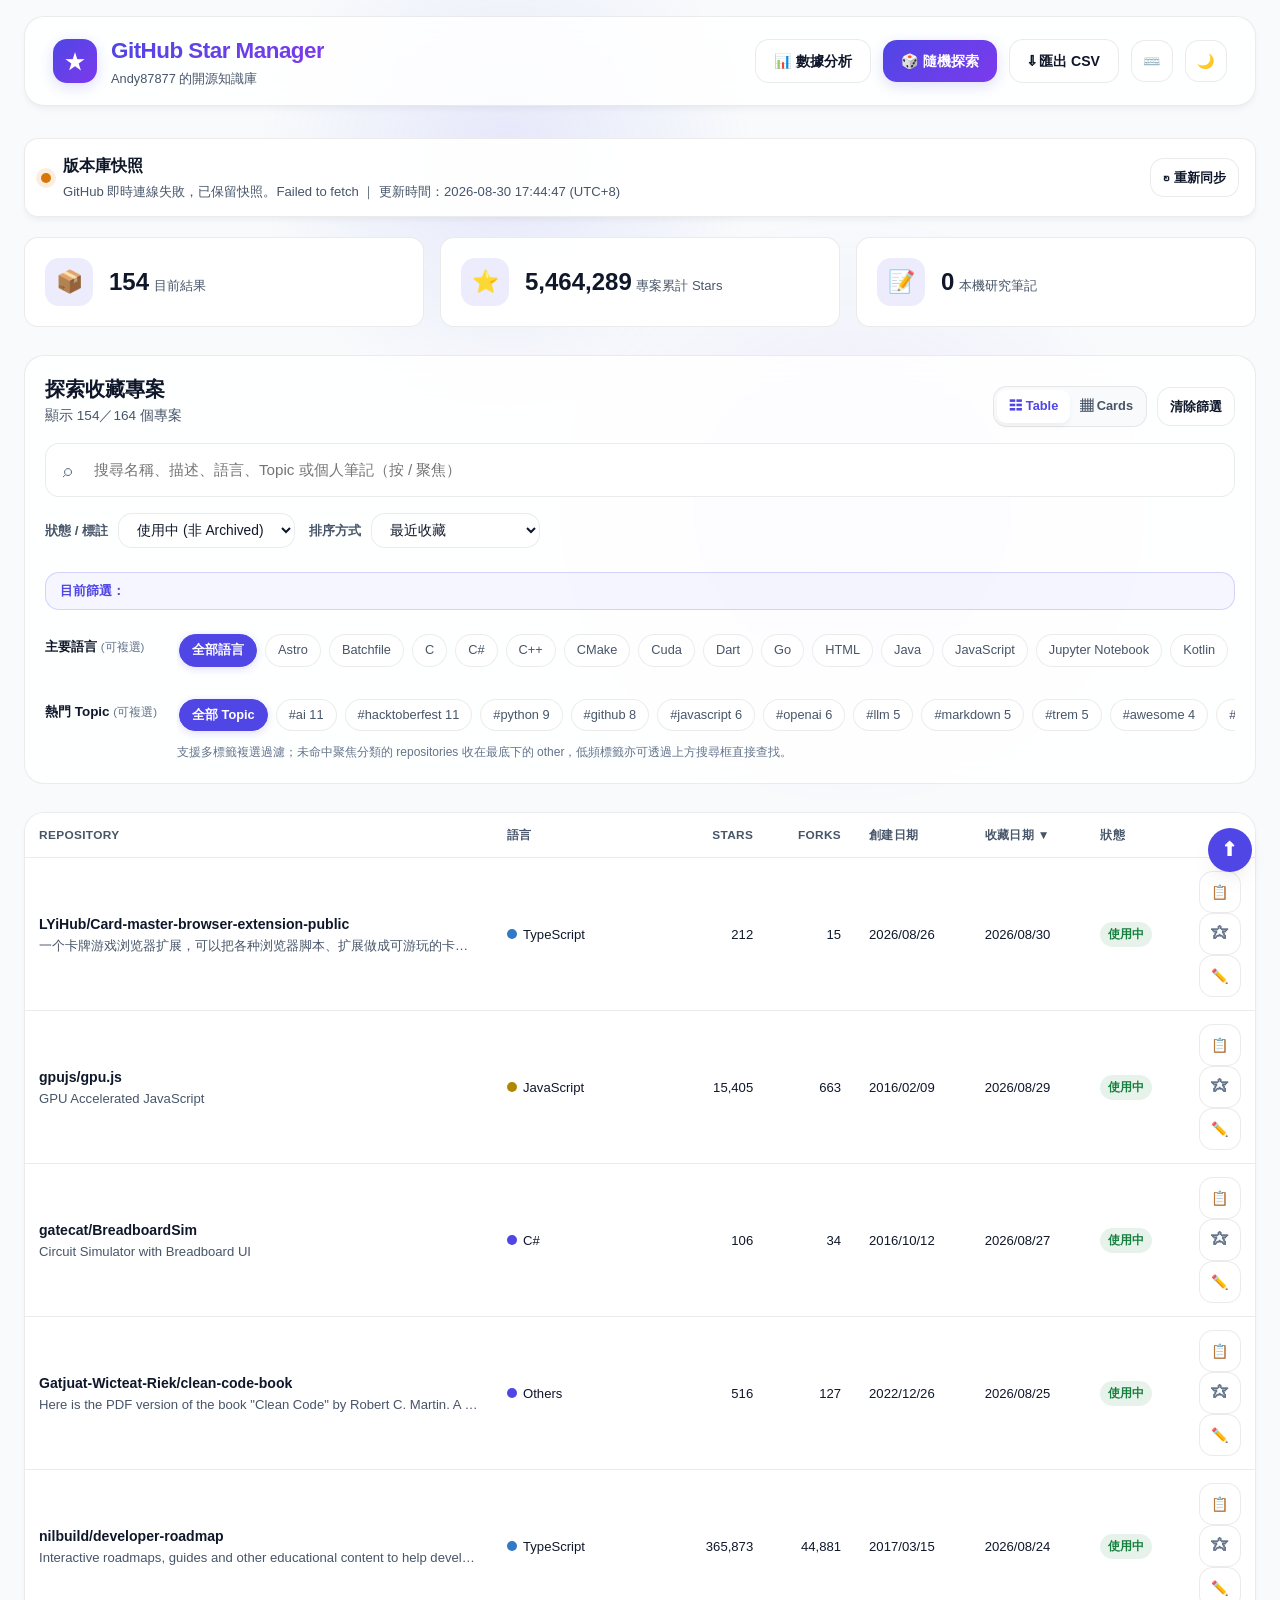
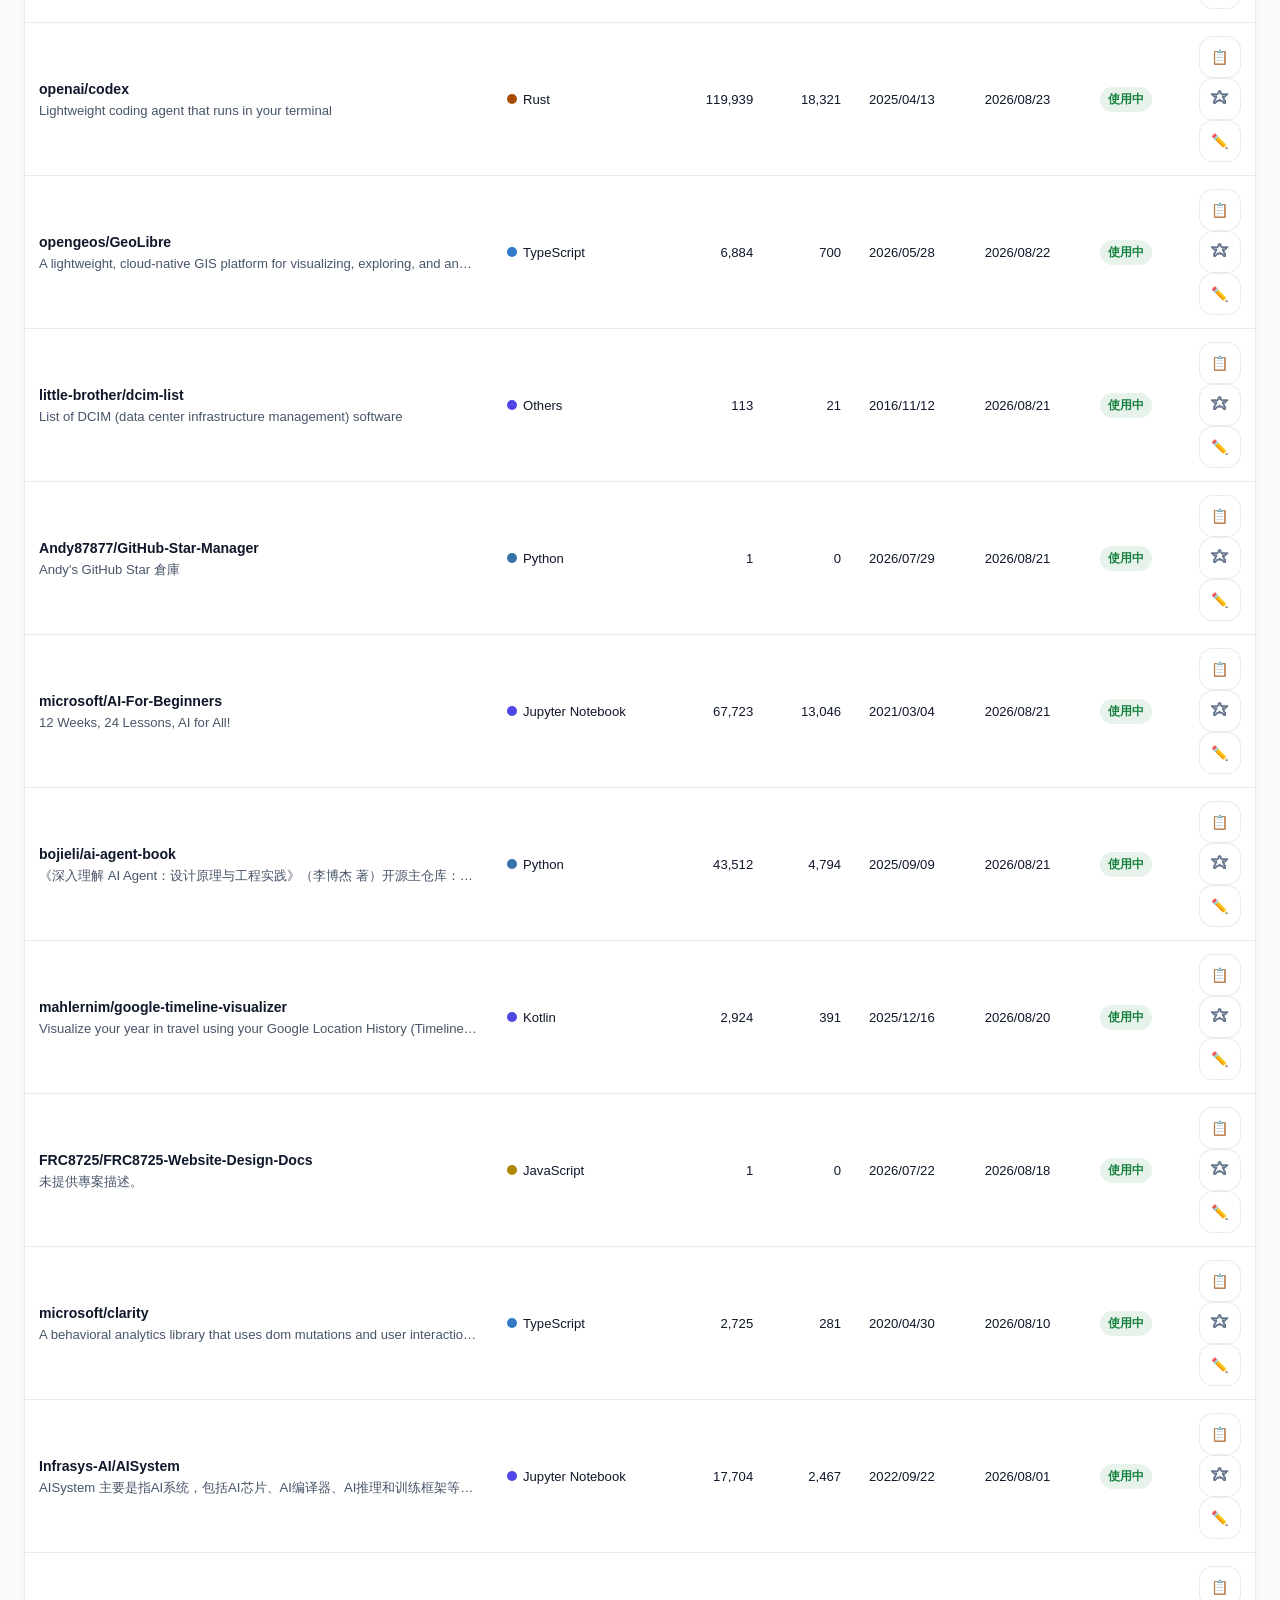
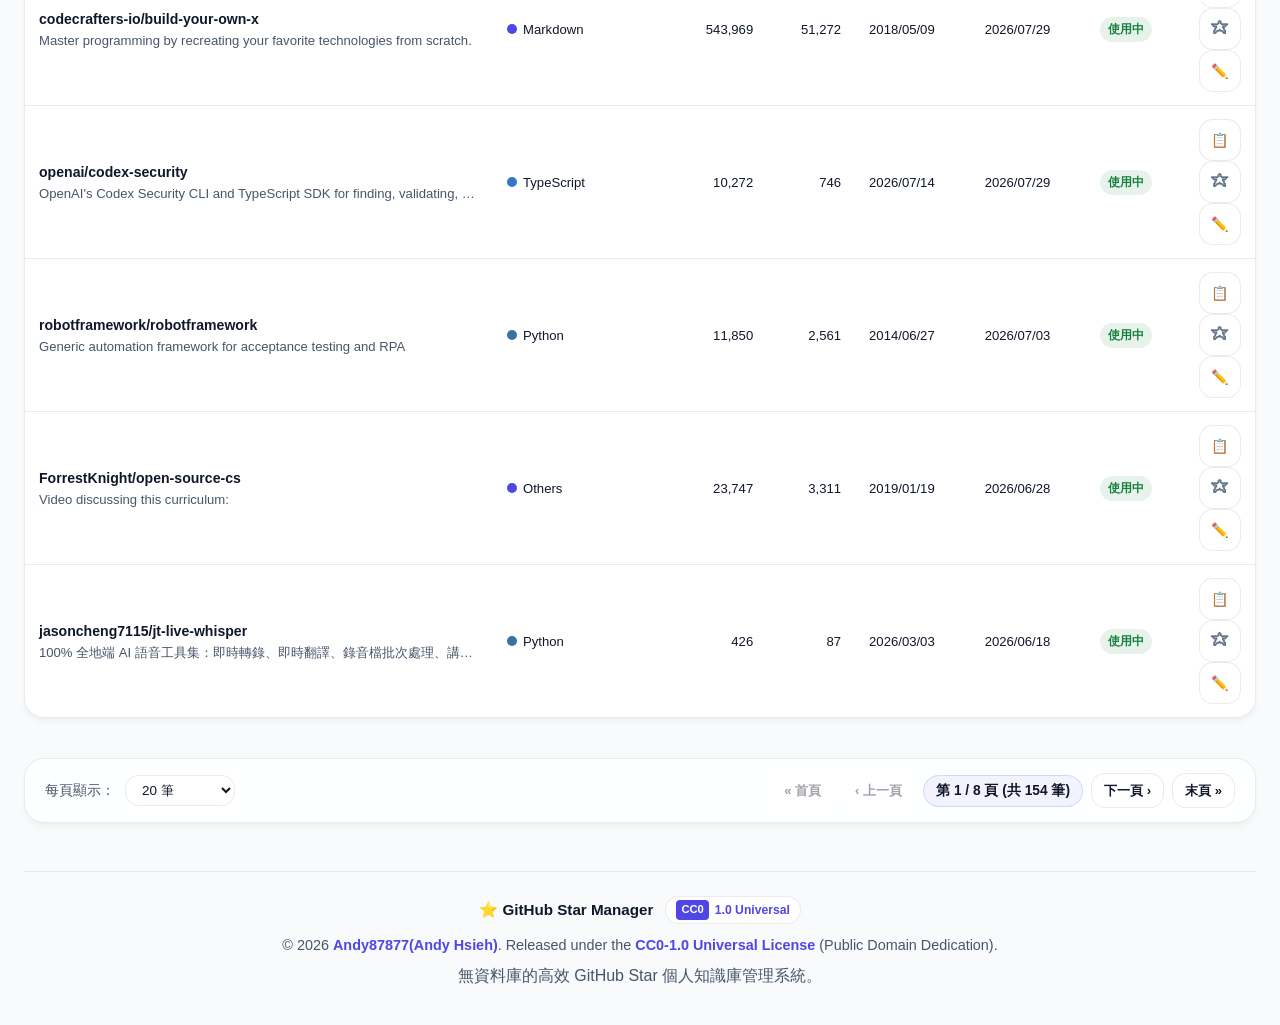
==== commit 251eb101: "feat: initialize GitHub Star Manager frontend with modular architecture, glassmorphism design system" ====
--- a/web/index.html
+++ b/web/index.html
@@ -156,9 +156,11 @@
           </select>
         </div>
         <div class="pagination-controls">
-          <button id="prevPageBtn" type="button" class="btn btn-compact" disabled>‹ 上一頁</button>
+          <button id="firstPageBtn" type="button" class="btn btn-compact btn-page-nav" title="回到第一頁" disabled>« 首頁</button>
+          <button id="prevPageBtn" type="button" class="btn btn-compact btn-page-nav" title="上一頁" disabled>‹ 上一頁</button>
           <span id="pageIndicator" class="page-indicator">第 1 / 1 頁</span>
-          <button id="nextPageBtn" type="button" class="btn btn-compact" disabled>下一頁 ›</button>
+          <button id="nextPageBtn" type="button" class="btn btn-compact btn-page-nav" title="下一頁" disabled>下一頁 ›</button>
+          <button id="lastPageBtn" type="button" class="btn btn-compact btn-page-nav" title="前往最後一頁" disabled>末頁 »</button>
         </div>
       </div>
     </main>
--- a/web/css/style.css
+++ b/web/css/style.css
@@ -1240,37 +1240,72 @@
   align-items: center;
   flex-wrap: wrap;
   gap: 16px;
-  margin-top: 24px;
+  margin-top: 28px;
   padding: 14px 20px;
   background: var(--bg-glass);
   backdrop-filter: blur(12px);
-  border: 1px solid var(--border-color);
+  -webkit-backdrop-filter: blur(12px);
+  border: 1px solid var(--border-color);
+  border-radius: var(--radius-lg);
+  box-shadow: var(--shadow-sm);
+}
+
+.pagination-size {
+  display: flex;
+  align-items: center;
+  gap: 10px;
+  font-size: 0.86rem;
+  color: var(--text-secondary);
+  font-weight: 500;
+}
+
+.pagination-controls {
+  display: flex;
+  align-items: center;
+  gap: 8px;
+  flex-wrap: wrap;
+}
+
+.btn-page-nav {
+  padding: 6px 12px;
+  font-size: 0.82rem;
+  font-weight: 600;
   border-radius: var(--radius-md);
-}
-
-.pagination-size {
-  display: flex;
-  align-items: center;
-  gap: 8px;
-  font-size: 0.85rem;
-  color: var(--text-secondary);
-}
-
-.pagination-controls {
-  display: flex;
-  align-items: center;
-  gap: 12px;
+  border: 1px solid var(--border-color);
+  background: var(--bg-glass-card);
+  color: var(--text-primary);
+  cursor: pointer;
+  transition: all var(--transition-fast);
+}
+
+.btn-page-nav:hover:not(:disabled) {
+  background: var(--bg-glass-hover);
+  border-color: var(--accent-primary);
+  color: var(--accent-primary);
+  transform: translateY(-1px);
+}
+
+.btn-page-nav:disabled {
+  opacity: 0.4;
+  cursor: not-allowed;
+  border-color: transparent;
 }
 
 .page-indicator {
-  font-size: 0.85rem;
-  font-weight: 600;
-  color: var(--text-primary);
+  font-size: 0.86rem;
+  font-weight: 700;
+  color: var(--text-primary);
+  padding: 4px 12px;
+  background: rgba(99, 102, 241, 0.08);
+  border-radius: var(--radius-pill);
+  border: 1px solid rgba(99, 102, 241, 0.2);
+  white-space: nowrap;
 }
 
 .select-sm {
-  padding: 4px 8px;
-  font-size: 0.82rem;
+  padding: 6px 12px;
+  font-size: 0.84rem;
+  min-width: 110px;
 }
 
 /* Analytics Modal Styles */
